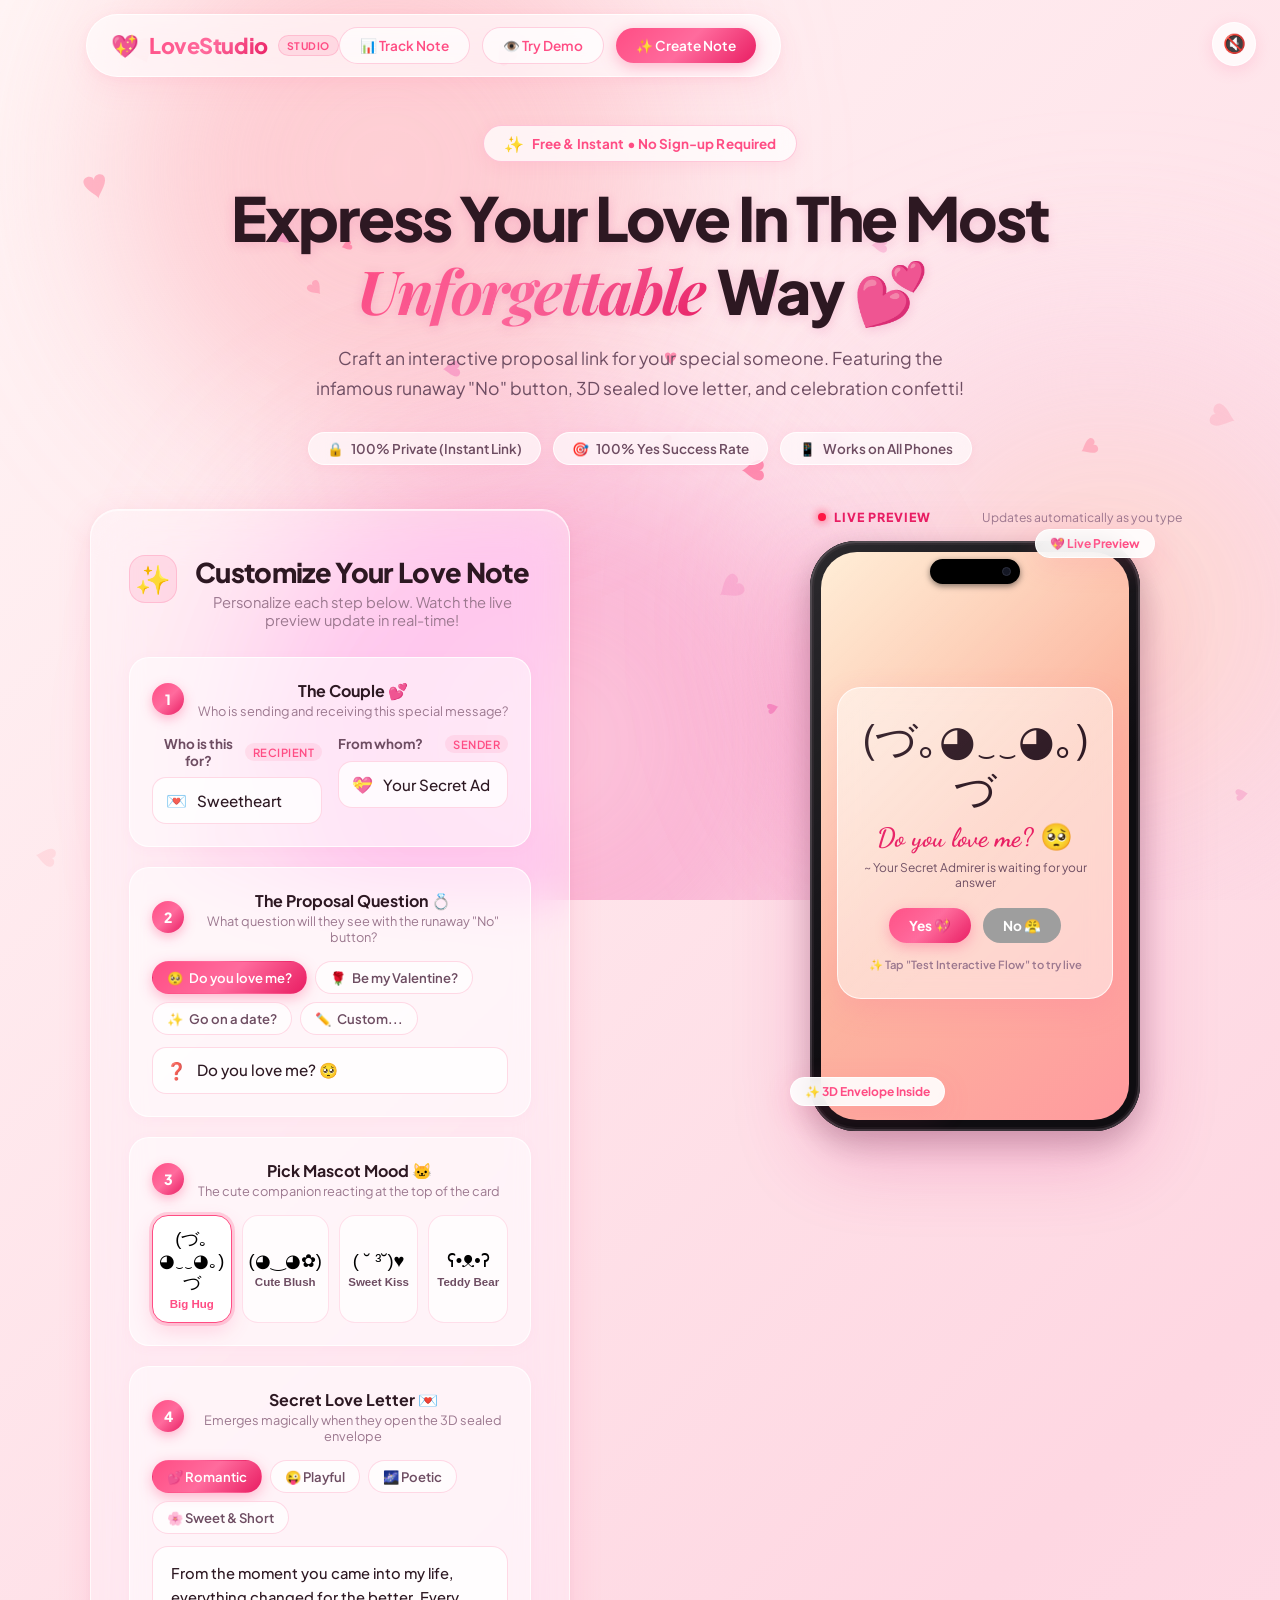
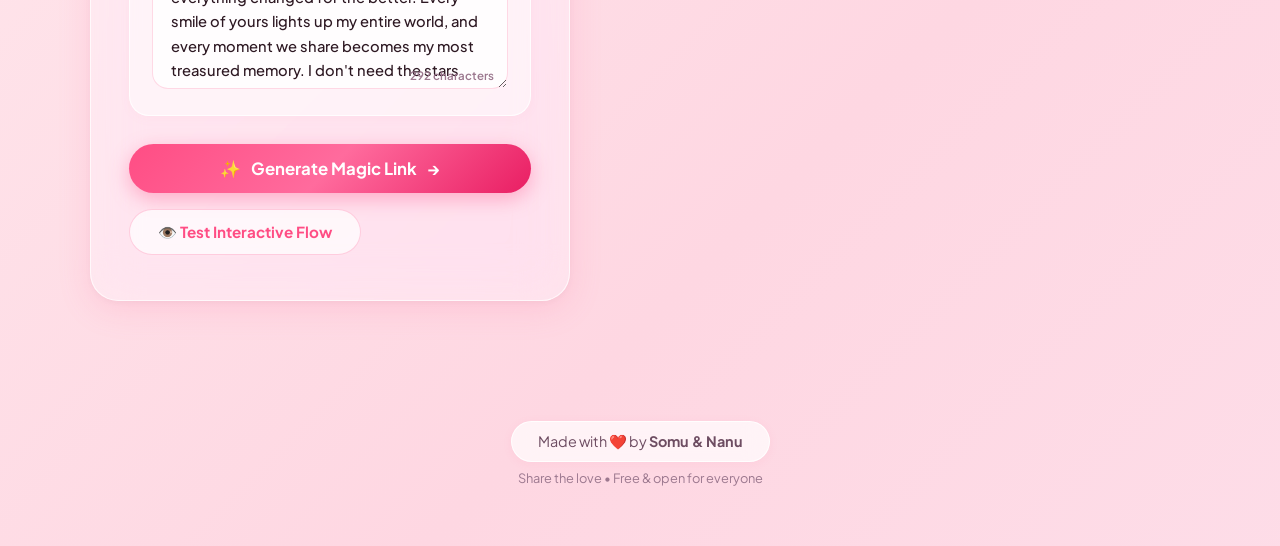
==== Expressing-love-main/index.html @ 461b4440 "feat(supabase): integrate Supabase anon client for short links and live partner response tracking" ====
<!DOCTYPE html>
<html lang="en">
<head>
    <meta charset="UTF-8">
    <meta name="viewport" content="width=device-width, initial-scale=1.0">
    <title>💖 Love Studio — Create Your Personalized Love Note 💖</title>
    <meta name="description" content="Create a playful, impossible-to-say-no interactive love note for your partner with dodging buttons, floating love letters, and confetti!">
    <meta name="theme-color" content="#ff6b9d">
    <link rel="icon" href="data:image/svg+xml,<svg xmlns='http://www.w3.org/2000/svg' viewBox='0 0 100 100'><text y='.9em' font-size='90'>💖</text></svg>">
    
    <link rel="preconnect" href="https://fonts.googleapis.com">
    <link rel="preconnect" href="https://fonts.gstatic.com" crossorigin>
    <link href="https://fonts.googleapis.com/css2?family=Dancing+Script:wght@700&family=Playfair+Display:ital,wght@1,600;1,700&family=Plus+Jakarta+Sans:wght@400;500;600;700;800&family=Poppins:wght@300;400;500;600;700&display=swap" rel="stylesheet">
    
    <link rel="stylesheet" href="./style.css">
</head>
<body class="platform-mode">
    <!-- Ambient Aura Mesh Glow Background -->
    <div class="aura-bg" aria-hidden="true">
        <div class="aura-orb orb-1"></div>
        <div class="aura-orb orb-2"></div>
        <div class="aura-orb orb-3"></div>
    </div>

    <!-- Floating Hearts Canvas Background -->
    <canvas id="hearts-canvas" aria-label="Floating hearts background"></canvas>
    
    <!-- Audio Toggle -->
    <button id="audio-toggle" aria-label="Toggle audio">🔇</button>

    <!-- Top Navigation Bar -->
    <header class="top-nav" id="top-nav">
        <div class="nav-container">
            <div class="nav-brand">
                <span class="nav-heart-badge">💖</span>
                <span class="nav-title">LoveStudio</span>
                <span class="nav-version-pill">STUDIO</span>
            </div>
            <div class="nav-actions">
                <button id="btn-nav-track" class="nav-btn secondary">📊 Track Note</button>
                <button id="btn-nav-demo" class="nav-btn secondary">👁️ Try Demo</button>
                <button id="btn-nav-create" class="nav-btn primary">✨ Create Note</button>
            </div>
        </div>
    </header>

    <!-- Back to Studio Button (Visible in Experience / Demo Mode) -->
    <button id="btn-back-studio" class="back-to-studio-btn" style="display:none;" aria-label="Back to Studio">
        ← Back to Studio
    </button>

    <!-- ═══════════════════════════════════════════════════════════════ -->
    <!-- 1. PLATFORM CREATOR DASHBOARD                                  -->
    <!-- ═══════════════════════════════════════════════════════════════ -->
    <main id="platform-dashboard" class="platform-dashboard">
        <!-- Hero Section -->
        <section class="hero-section">
            <div class="hero-badge">
                <span class="badge-sparkle">✨</span>
                <span>Free & Instant • No Sign-up Required</span>
            </div>
            <h1 class="hero-title">
                Express Your Love In The Most <span class="hero-title-accent">Unforgettable</span> Way 💕
            </h1>
            <p class="hero-subtitle">
                Craft an interactive proposal link for your special someone.
                Featuring the infamous runaway "No" button, 3D sealed love letter, and celebration confetti!
            </p>
            <div class="hero-stats">
                <span class="stat-pill"><span class="stat-icon">🔒</span> 100% Private (Instant Link)</span>
                <span class="stat-pill"><span class="stat-icon">🎯</span> 100% Yes Success Rate</span>
                <span class="stat-pill"><span class="stat-icon">📱</span> Works on All Phones</span>
            </div>
        </section>

        <!-- Mobile View Switcher (Visible only on small screens) -->
        <div class="mobile-view-tabs" id="mobile-view-tabs">
            <button type="button" class="mobile-tab-btn active" id="tab-btn-customize">✏️ Customize Note</button>
            <button type="button" class="mobile-tab-btn" id="tab-btn-preview">📱 Live Phone Preview</button>
        </div>

        <!-- Studio Creator & Live Preview -->
        <section class="studio-section" id="studio-section">
            <div class="studio-grid">
                <!-- Left: Customizer Bento Form -->
                <div class="creator-card glass-card">
                    <div class="creator-header">
                        <div class="creator-header-icon">✨</div>
                        <div>
                            <h2 class="creator-title">Customize Your Love Note</h2>
                            <p class="creator-desc">Personalize each step below. Watch the live preview update in real-time!</p>
                        </div>
                    </div>

                    <!-- Step 1: The Couple -->
                    <div class="bento-step-card">
                        <div class="bento-step-header">
                            <span class="step-number">1</span>
                            <div class="step-info">
                                <h3>The Couple 💕</h3>
                                <p>Who is sending and receiving this special message?</p>
                            </div>
                        </div>
                        <div class="inputs-row">
                            <div class="form-group-item">
                                <label class="form-label" for="studio-to">
                                    <span>Who is this for?</span>
                                    <span class="label-tag">Recipient</span>
                                </label>
                                <div class="input-wrapper">
                                    <span class="input-icon">💌</span>
                                    <input type="text" id="studio-to" class="studio-input" placeholder="e.g. Babu, Cutie, Sweetheart" value="Sweetheart">
                                </div>
                            </div>
                            <div class="form-group-item">
                                <label class="form-label" for="studio-from">
                                    <span>From whom?</span>
                                    <span class="label-tag">Sender</span>
                                </label>
                                <div class="input-wrapper">
                                    <span class="input-icon">💝</span>
                                    <input type="text" id="studio-from" class="studio-input" placeholder="e.g. Somu, Your Favorite" value="Your Secret Admirer">
                                </div>
                            </div>
                        </div>
                    </div>

                    <!-- Step 2: The Question -->
                    <div class="bento-step-card">
                        <div class="bento-step-header">
                            <span class="step-number">2</span>
                            <div class="step-info">
                                <h3>The Proposal Question 💍</h3>
                                <p>What question will they see with the runaway "No" button?</p>
                            </div>
                        </div>
                        <div class="preset-chips" id="question-presets">
                            <button type="button" class="preset-chip active" data-q="Do you love me? 🥺">
                                <span class="chip-emoji">🥺</span> Do you love me?
                            </button>
                            <button type="button" class="preset-chip" data-q="Will you be my Valentine? 🌹">
                                <span class="chip-emoji">🌹</span> Be my Valentine?
                            </button>
                            <button type="button" class="preset-chip" data-q="Will you go on a date with me? ✨">
                                <span class="chip-emoji">✨</span> Go on a date?
                            </button>
                            <button type="button" class="preset-chip" data-q="custom">
                                <span class="chip-emoji">✏️</span> Custom...
                            </button>
                        </div>
                        <div class="input-wrapper">
                            <span class="input-icon">❓</span>
                            <input type="text" id="studio-question" class="studio-input" placeholder="Type your custom question..." value="Do you love me? 🥺">
                        </div>
                    </div>

                    <!-- Step 3: Mascot Selector -->
                    <div class="bento-step-card">
                        <div class="bento-step-header">
                            <span class="step-number">3</span>
                            <span class="step-info">
                                <h3>Pick Mascot Mood 🐱</h3>
                                <p>The cute companion reacting at the top of the card</p>
                            </span>
                        </div>
                        <div class="mascot-chips" id="mascot-presets">
                            <button type="button" class="mascot-chip active" data-mascot="(づ｡◕‿‿◕｡)づ">
                                <span class="mascot-face">(づ｡◕‿‿◕｡)づ</span>
                                <span class="mascot-label">Big Hug</span>
                            </button>
                            <button type="button" class="mascot-chip" data-mascot="(◕‿◕✿)">
                                <span class="mascot-face">(◕‿◕✿)</span>
                                <span class="mascot-label">Cute Blush</span>
                            </button>
                            <button type="button" class="mascot-chip" data-mascot="( ˘ ³˘)♥">
                                <span class="mascot-face">( ˘ ³˘)♥</span>
                                <span class="mascot-label">Sweet Kiss</span>
                            </button>
                            <button type="button" class="mascot-chip" data-mascot="ʕ•ᴥ•ʔ">
                                <span class="mascot-face">ʕ•ᴥ•ʔ</span>
                                <span class="mascot-label">Teddy Bear</span>
                            </button>
                        </div>
                    </div>

                    <!-- Step 4: Secret Love Letter -->
                    <div class="bento-step-card">
                        <div class="bento-step-header">
                            <span class="step-number">4</span>
                            <div class="step-info">
                                <h3>Secret Love Letter 💌</h3>
                                <p>Emerges magically when they open the 3D sealed envelope</p>
                            </div>
                        </div>
                        <div class="letter-presets" id="letter-presets">
                            <button type="button" class="preset-chip active" data-preset="romantic">💕 Romantic</button>
                            <button type="button" class="preset-chip" data-preset="playful">😜 Playful</button>
                            <button type="button" class="preset-chip" data-preset="poetic">🌌 Poetic</button>
                            <button type="button" class="preset-chip" data-preset="short">🌸 Sweet & Short</button>
                        </div>
                        <div class="textarea-wrapper">
                            <textarea id="studio-letter" class="studio-textarea" rows="4" placeholder="Write your heartfelt message here...">From the moment you came into my life, everything changed for the better. Every smile of yours lights up my entire world, and every moment we share becomes my most treasured memory. I don't need the stars when I have the sparkle in your eyes. You are my today, my tomorrow, and my forever. 💕</textarea>
                            <div class="char-count" id="letter-char-count">294 characters</div>
                        </div>
                    </div>

                    <!-- Actions -->
                    <div class="creator-actions">
                        <button id="btn-generate-magic" class="btn btn-love btn-large">
                            <span class="btn-sparkle">✨</span>
                            <span>Generate Magic Link</span>
                            <span class="btn-arrow">→</span>
                        </button>
                        <button id="btn-preview-fullscreen" class="btn btn-secondary btn-large-secondary">
                            <span>👁️ Test Interactive Flow</span>
                        </button>
                    </div>
                </div>

                <!-- Right: Live Interactive Phone Mockup -->
                <div class="preview-column">
                    <div class="preview-header">
                        <div class="preview-live-badge">
                            <span class="pulsing-dot"></span>
                            <span>LIVE PREVIEW</span>
                        </div>
                        <span class="preview-tip">Updates automatically as you type</span>
                    </div>

                    <!-- Realistic iPhone 16 Pro Frame -->
                    <div class="phone-mockup-wrapper">
                        <div class="floating-badge badge-top-right">💖 Live Preview</div>
                        <div class="floating-badge badge-bottom-left">✨ 3D Envelope Inside</div>

                        <div class="phone-mockup">
                            <div class="phone-dynamic-island">
                                <div class="island-camera"></div>
                            </div>
                            <div class="phone-glare"></div>
                            <div class="phone-screen">
                                <div class="mockup-content">
                                    <div class="mockup-card">
                                        <div id="mockup-mascot" class="mockup-mascot">(づ｡◕‿‿◕｡)づ</div>
                                        <h3 id="mockup-question" class="mockup-question">Do you love me? 🥺</h3>
                                        <p id="mockup-subtitle" class="mockup-subtitle">~ Someone special is waiting for your answer</p>
                                        <div class="mockup-buttons">
                                            <div class="mockup-btn yes">Yes 💖</div>
                                            <div class="mockup-btn no">No 😤</div>
                                        </div>
                                        <div class="mockup-preview-badge">✨ Tap "Test Interactive Flow" to try live</div>
                                    </div>
                                </div>
                            </div>
                        </div>
                    </div>
                </div>
            </div>
        </section>

        <!-- Platform Footer -->
        <footer class="platform-footer">
            <div class="footer-credit-pill">
                Made with <span class="credit-heart">❤️</span> by <strong>Somu & Nanu</strong>
            </div>
            <p class="footer-sub">Share the love • Free & open for everyone</p>
        </footer>
    </main>

    <!-- ═══════════════════════════════════════════════════════════════ -->
    <!-- 2. THE PARTNER "ASK LOVE" EXPERIENCE                           -->
    <!-- ═══════════════════════════════════════════════════════════════ -->
    <div id="experience-container" class="experience-container" style="display:none;">
        <!-- Stage 1: The Question -->
        <div id="stage-question" class="stage active">
            <div class="glass-card">
                <div id="mascot" aria-label="Cute mascot">(づ｡◕‿‿◕｡)づ</div>
                <h1 id="question-text">Do you love me? 🥺</h1>
                <p id="subtitle-text">~ Someone special is waiting for your answer</p>
                <p id="plea-message"></p>
                <div class="buttons-container" id="buttons-container">
                    <button id="btn-yes" class="btn btn-yes">Yes 💖</button>
                    <button id="btn-no" class="btn btn-no">No 😤</button>
                </div>
                <p id="no-counter" class="no-counter"></p>
            </div>
        </div>

        <!-- Stage 2: Celebration -->
        <div id="stage-celebrate" class="stage" style="display:none;">
            <canvas id="confetti-canvas" aria-label="Confetti animation"></canvas>
            <div class="glass-card celebrate-card">
                <div class="celebrate-mascot">٩(♡ε♡)۶</div>
                <h1>Yaaaay! I knew it! 🎉💖</h1>
                <p>You just made someone the happiest person alive!</p>
                <div class="big-heart">❤️</div>
                <button id="btn-next" class="btn btn-love">Open your love letter 💌</button>
            </div>
        </div>

        <!-- Stage 3: Love Letter -->
        <div id="stage-letter" class="stage" style="display:none;">
            <div class="glass-card letter-card">
                <h1 class="letter-title">A Letter For You 💌</h1>

                <!-- Floating Sealed Envelope -->
                <div class="envelope-area" id="envelope-area">
                    <div class="envelope" id="envelope">
                        <div class="envelope-back"></div>
                        <div class="envelope-pocket"></div>
                        <div class="envelope-flap" id="envelope-flap">
                            <div class="envelope-seal" id="envelope-seal">💖</div>
                        </div>
                    </div>
                    <div class="envelope-shadow" id="envelope-shadow"></div>
                </div>

                <!-- The Letter (Emerges & centers when envelope is opened) -->
                <div class="letter" id="letter" style="display:none;">
                    <div class="letter-stamp">💌</div>
                    <h2>My Dearest <span id="letter-to"></span>,</h2>
                    <p class="letter-content" id="letter-content">
                        From the moment you came into my life, everything changed for the better.
                        Every smile of yours lights up my entire world, and every moment we share 
                        becomes my most treasured memory. I don't need the stars when I have the 
                        sparkle in your eyes. You are my today, my tomorrow, and my forever. 💕
                    </p>
                    <p class="letter-sign">Forever yours,<br><span id="letter-from"></span></p>
                    <div class="letter-hearts">💗 💖 💕 💞 💓</div>
                </div>

                <p class="envelope-hint" id="envelope-hint">✨ Click the envelope to open ✨</p>
                <button id="btn-date" class="btn btn-love" style="display:none; margin-top: 20px;">Plan our next date? 🌹</button>
            </div>
        </div>

        <!-- Stage 4: Date Planner -->
        <div id="stage-date" class="stage" style="display:none;">
            <div class="glass-card">
                <h1>Pick our next adventure! 🗺️</h1>
                <p class="date-subtitle">Choose something special for us ✨</p>
                <div class="date-grid">
                    <div class="date-card" data-date="Stargazing Night">
                        <span class="date-emoji">🌃</span>
                        <span class="date-label">Stargazing Night</span>
                    </div>
                    <div class="date-card" data-date="Candlelight Dinner">
                        <span class="date-emoji">🍽️</span>
                        <span class="date-label">Candlelight Dinner</span>
                    </div>
                    <div class="date-card" data-date="Movie Marathon">
                        <span class="date-emoji">🎬</span>
                        <span class="date-label">Movie Marathon</span>
                    </div>
                    <div class="date-card" data-date="Beach Sunset Walk">
                        <span class="date-emoji">🏖️</span>
                        <span class="date-label">Beach Sunset Walk</span>
                    </div>
                    <div class="date-card" data-date="Amusement Park Fun">
                        <span class="date-emoji">🎡</span>
                        <span class="date-label">Amusement Park</span>
                    </div>
                    <div class="date-card" data-date="Mountain Adventure">
                        <span class="date-emoji">🏔️</span>
                        <span class="date-label">Mountain Adventure</span>
                    </div>
                </div>
                <div id="date-result" class="date-result" style="display:none;"></div>
                <button id="btn-restart" class="btn btn-love" style="display:none; margin-top: 20px;">Start Over 🔄</button>
            </div>
        </div>

        <!-- Viral Call to Action Button for Partner -->
        <button id="btn-viral-create" class="viral-create-btn" aria-label="Make your own love note">
            ✨ Make your own love note
        </button>

        <!-- Credit Footer -->
        <footer class="credit-footer">
            Made with <span class="credit-heart">❤️</span> by Somu & Nanu
        </footer>
    </div>

    <!-- ═══════════════════════════════════════════════════════════════ -->
    <!-- 3. SHARE MODAL (Magic Link, WhatsApp, QR Code)                 -->
    <!-- ═══════════════════════════════════════════════════════════════ -->
    <div id="share-modal" class="modal" style="display:none;">
        <div class="modal-overlay" id="share-modal-overlay"></div>
        <div class="modal-content glass-card share-card">
            <h2 class="share-title">🎉 Your Magic Link is Ready!</h2>
            <p class="share-subtitle">Send this to your partner and watch their reaction 💕</p>

            <!-- Link Box -->
            <div class="link-box">
                <input type="text" readonly id="share-link-input" class="input-field share-input" aria-label="Your magic link">
                <button id="btn-copy-magic" class="btn btn-love btn-copy">Copy Link 📋</button>
            </div>

            <!-- WhatsApp Direct Share -->
            <a id="btn-share-whatsapp" href="#" target="_blank" rel="noopener noreferrer" class="btn btn-whatsapp">
                <span class="wa-icon">💬</span> Share on WhatsApp
            </a>

            <!-- Track Reaction Quick Link -->
            <button id="btn-open-tracker-from-share" class="btn btn-tracker">
                <span>📊 View Partner Response Tracker</span>
            </button>

            <!-- QR Code Section -->
            <div class="qr-section">
                <div class="qr-header">
                    <span>💌 Or Download Romantic QR Card</span>
                </div>
                <div class="qr-canvas-wrapper">
                    <canvas id="qr-canvas" width="200" height="200"></canvas>
                </div>
                <button id="btn-download-qr" class="btn btn-secondary btn-small">Download QR Card 📥</button>
            </div>

            <!-- Action buttons -->
            <div class="modal-actions">
                <button id="btn-test-link" class="btn btn-love btn-small">Open & Test Link 🚀</button>
                <button id="btn-close-share" class="btn btn-secondary btn-small">Close</button>
            </div>
        </div>
    </div>

    <!-- ═══════════════════════════════════════════════════════════════ -->
    <!-- 4. PARTNER RESPONSE TRACKER MODAL                              -->
    <!-- ═══════════════════════════════════════════════════════════════ -->
    <div id="tracker-modal" class="modal" style="display:none;">
        <div class="modal-overlay" id="tracker-modal-overlay"></div>
        <div class="modal-content glass-card tracker-card">
            <div class="tracker-header">
                <span class="tracker-badge">🟢 LIVE PARTNER TRACKER</span>
                <h2 class="tracker-title">Partner Response Status</h2>
                <p class="tracker-subtitle">Real-time updates as your partner opens and answers your note 💕</p>
            </div>

            <!-- Note ID Switcher -->
            <div class="tracker-id-box">
                <label for="tracker-note-id-input" class="tracker-id-label">Note ID:</label>
                <input type="text" id="tracker-note-id-input" class="studio-input tracker-id-input" placeholder="e.g. n8x4q9">
                <button id="btn-refresh-tracker" class="btn btn-secondary btn-refresh" title="Refresh Live Data">🔄 Refresh</button>
            </div>

            <!-- Live Metrics Cards -->
            <div class="tracker-grid">
                <!-- Card 1: Opened -->
                <div class="tracker-metric-card" id="metric-opened">
                    <div class="metric-icon">👁️</div>
                    <div class="metric-info">
                        <span class="metric-label">Link Status</span>
                        <strong class="metric-value" id="val-opened">Checking...</strong>
                        <span class="metric-sub" id="sub-opened">Awaiting open</span>
                    </div>
                </div>

                <!-- Card 2: Said Yes -->
                <div class="tracker-metric-card" id="metric-yes">
                    <div class="metric-icon">💖</div>
                    <div class="metric-info">
                        <span class="metric-label">Proposal Answer</span>
                        <strong class="metric-value" id="val-yes">Checking...</strong>
                        <span class="metric-sub" id="sub-yes">Waiting for answer</span>
                    </div>
                </div>

                <!-- Card 3: No clicks -->
                <div class="tracker-metric-card" id="metric-no-clicks">
                    <div class="metric-icon">😤</div>
                    <div class="metric-info">
                        <span class="metric-label">Dodged "No" Clicks</span>
                        <strong class="metric-value" id="val-no-clicks">0 times</strong>
                        <span class="metric-sub">Runaway attempts</span>
                    </div>
                </div>

                <!-- Card 4: Date Picked -->
                <div class="tracker-metric-card" id="metric-date">
                    <div class="metric-icon">🗺️</div>
                    <div class="metric-info">
                        <span class="metric-label">Date Adventure</span>
                        <strong class="metric-value" id="val-date">Not chosen yet</strong>
                        <span class="metric-sub" id="sub-date">Stage 4 choice</span>
                    </div>
                </div>
            </div>

            <div class="modal-actions" style="margin-top: 24px;">
                <button id="btn-close-tracker" class="btn btn-secondary btn-small">Close</button>
            </div>
        </div>
    </div>

    <script src="./script.js"></script>
</body>
</html>
---- Expressing-love-main/style.css ----
/* ═══════════════════════════════════════════════════════════════
   💖 LOVE STUDIO — Modern Luxury & Romantic Design System
   ═══════════════════════════════════════════════════════════════ */

:root {
  --font-main: 'Plus Jakarta Sans', 'Poppins', -apple-system, BlinkMacSystemFont, sans-serif;
  --font-editorial: 'Playfair Display', Georgia, serif;
  --font-handwriting: 'Dancing Script', cursive;

  --primary-pink: #ff4d84;
  --primary-pink-deep: #e91e63;
  --primary-gradient: linear-gradient(135deg, #ff4d84 0%, #ff6b9d 50%, #e91e63 100%);
  --primary-glow: rgba(255, 77, 132, 0.38);
  --primary-glow-soft: rgba(255, 77, 132, 0.16);

  --accent-gold: #f59e0b;
  --bg-gradient: linear-gradient(135deg, #fff5f5 0%, #fed7e2 25%, #fce7f3 50%, #fed7aa 75%, #ffe4e6 100%);

  --card-glass: rgba(255, 255, 255, 0.62);
  --card-glass-subtle: rgba(255, 255, 255, 0.48);
  --card-glass-hover: rgba(255, 255, 255, 0.78);
  --card-border: rgba(255, 255, 255, 0.85);
  --card-border-subtle: rgba(255, 107, 157, 0.22);

  --text-primary: #2d1822;
  --text-secondary: #6e4d62;
  --text-muted: #9c788f;

  --shadow-sm: 0 2px 10px rgba(255, 107, 157, 0.08);
  --shadow-md: 0 8px 30px rgba(255, 77, 132, 0.14);
  --shadow-lg: 0 16px 50px rgba(255, 77, 132, 0.22);
  --shadow-luxe: 0 25px 70px rgba(214, 51, 132, 0.18), 0 8px 24px rgba(0, 0, 0, 0.04);
}

/* ── Reset & Base ── */
* {
  margin: 0;
  padding: 0;
  box-sizing: border-box;
}

html {
  scroll-behavior: smooth;
}

body {
  font-family: var(--font-main);
  min-height: 100vh;
  overflow-x: hidden;
  color: var(--text-primary);
  background: var(--bg-gradient);
  background-size: 300% 300%;
  animation: gradient-shift 20s ease infinite;
  -webkit-font-smoothing: antialiased;
  -moz-osx-font-smoothing: grayscale;
}

@keyframes gradient-shift {
  0%   { background-position: 0% 50%; }
  25%  { background-position: 50% 100%; }
  50%  { background-position: 100% 50%; }
  75%  { background-position: 50% 0%; }
  100% { background-position: 0% 50%; }
}

/* ── Ambient Aura Glow Background ── */
.aura-bg {
  position: fixed;
  top: 0;
  left: 0;
  width: 100vw;
  height: 100vh;
  overflow: hidden;
  pointer-events: none;
  z-index: 0;
}

.aura-orb {
  position: absolute;
  border-radius: 50%;
  filter: blur(90px);
  opacity: 0.6;
  mix-blend-mode: multiply;
  animation: aura-float 18s ease-in-out infinite alternate;
}

.aura-orb.orb-1 {
  top: -10%;
  left: 10%;
  width: 520px;
  height: 520px;
  background: radial-gradient(circle, #fecdd3 0%, #fda4af 60%, transparent 100%);
  animation-duration: 15s;
}

.aura-orb.orb-2 {
  top: 35%;
  right: -10%;
  width: 600px;
  height: 600px;
  background: radial-gradient(circle, #fed7aa 0%, #fbcfe8 60%, transparent 100%);
  animation-duration: 22s;
  animation-delay: -6s;
}

.aura-orb.orb-3 {
  bottom: -15%;
  left: 20%;
  width: 580px;
  height: 580px;
  background: radial-gradient(circle, #fed7e2 0%, #f472b6 60%, transparent 100%);
  animation-duration: 19s;
  animation-delay: -11s;
}

@keyframes aura-float {
  0% { transform: translate(0, 0) scale(1); }
  50% { transform: translate(50px, -40px) scale(1.08); }
  100% { transform: translate(-40px, 50px) scale(0.94); }
}

/* ── Floating Hearts Canvas ── */
#hearts-canvas {
  position: fixed;
  top: 0;
  left: 0;
  width: 100%;
  height: 100%;
  pointer-events: none;
  z-index: 1;
}

/* ── Audio Toggle ── */
#audio-toggle {
  position: fixed;
  top: 22px;
  right: 24px;
  z-index: 70;
  background: rgba(255, 255, 255, 0.75);
  backdrop-filter: blur(14px);
  -webkit-backdrop-filter: blur(14px);
  border: 1px solid rgba(255, 255, 255, 0.9);
  width: 44px;
  height: 44px;
  border-radius: 50%;
  display: flex;
  justify-content: center;
  align-items: center;
  font-size: 1.15rem;
  cursor: pointer;
  box-shadow: 0 4px 16px rgba(255, 107, 157, 0.2);
  transition: all 0.3s cubic-bezier(0.16, 1, 0.3, 1);
}

#audio-toggle:hover {
  transform: scale(1.1) rotate(10deg);
  background: white;
  box-shadow: 0 6px 22px rgba(255, 107, 157, 0.35);
}

#audio-toggle:active {
  transform: scale(0.92);
}

/* ═══════════════════════════════════════════════════════════════
   TOP NAVIGATION
   ═══════════════════════════════════════════════════════════════ */
.top-nav {
  position: sticky;
  top: 14px;
  z-index: 60;
  max-width: 1140px;
  margin: 14px auto 0;
  padding: 0 16px;
}

.nav-container {
  display: flex;
  justify-content: space-between;
  align-items: center;
  padding: 12px 24px;
  background: rgba(255, 255, 255, 0.65);
  backdrop-filter: blur(24px) saturate(180%);
  -webkit-backdrop-filter: blur(24px) saturate(180%);
  border: 1.5px solid rgba(255, 255, 255, 0.85);
  border-radius: 9999px;
  box-shadow: var(--shadow-sm), 0 10px 30px rgba(255, 107, 157, 0.08);
  transition: all 0.3s ease;
}

.nav-brand {
  display: flex;
  align-items: center;
  gap: 10px;
  text-decoration: none;
  user-select: none;
}

.nav-heart-badge {
  font-size: 1.4rem;
  display: inline-flex;
  animation: pulse-heart 2s ease-in-out infinite;
}

.nav-title {
  font-family: var(--font-main);
  font-size: 1.35rem;
  font-weight: 800;
  letter-spacing: -0.02em;
  background: var(--primary-gradient);
  -webkit-background-clip: text;
  -webkit-text-fill-color: transparent;
}

.nav-version-pill {
  font-size: 0.65rem;
  font-weight: 700;
  letter-spacing: 0.05em;
  padding: 3px 8px;
  border-radius: 20px;
  background: rgba(255, 77, 132, 0.12);
  color: var(--primary-pink);
  border: 1px solid rgba(255, 77, 132, 0.2);
}

.nav-actions {
  display: flex;
  align-items: center;
  gap: 12px;
}

.nav-btn {
  font-family: var(--font-main);
  font-size: 0.85rem;
  font-weight: 600;
  border-radius: 50px;
  padding: 9px 20px;
  cursor: pointer;
  transition: all 0.25s cubic-bezier(0.16, 1, 0.3, 1);
  border: none;
  outline: none;
  display: inline-flex;
  align-items: center;
  gap: 6px;
}

.nav-btn.primary {
  background: var(--primary-gradient);
  color: white;
  box-shadow: 0 4px 16px var(--primary-glow);
}

.nav-btn.primary:hover {
  transform: translateY(-2px) scale(1.02);
  box-shadow: 0 8px 24px var(--primary-glow);
}

.nav-btn.secondary {
  background: rgba(255, 255, 255, 0.7);
  color: var(--primary-pink);
  border: 1px solid rgba(255, 107, 157, 0.3);
}

.nav-btn.secondary:hover {
  background: white;
  transform: translateY(-2px);
  border-color: var(--primary-pink);
}

.nav-btn:active {
  transform: scale(0.96);
}

/* ── Back to Studio Button ── */
.back-to-studio-btn {
  position: fixed;
  top: 20px;
  left: 24px;
  z-index: 65;
  background: rgba(255, 255, 255, 0.75);
  backdrop-filter: blur(14px);
  -webkit-backdrop-filter: blur(14px);
  border: 1.5px solid rgba(255, 255, 255, 0.9);
  color: var(--primary-pink);
  font-family: var(--font-main);
  font-size: 0.85rem;
  font-weight: 700;
  padding: 10px 22px;
  border-radius: 50px;
  cursor: pointer;
  box-shadow: var(--shadow-sm);
  transition: all 0.3s cubic-bezier(0.16, 1, 0.3, 1);
}

.back-to-studio-btn:hover {
  background: white;
  transform: translateY(-2px) scale(1.04);
  box-shadow: var(--shadow-md);
}

/* ═══════════════════════════════════════════════════════════════
   HERO SECTION
   ═══════════════════════════════════════════════════════════════ */
.hero-section {
  text-align: center;
  padding: 48px 20px 28px;
  max-width: 860px;
  margin: 0 auto;
  position: relative;
  z-index: 2;
}

.hero-badge {
  display: inline-flex;
  align-items: center;
  gap: 8px;
  background: rgba(255, 255, 255, 0.75);
  backdrop-filter: blur(14px);
  -webkit-backdrop-filter: blur(14px);
  border: 1px solid rgba(255, 107, 157, 0.35);
  color: var(--primary-pink);
  font-size: 0.84rem;
  font-weight: 700;
  padding: 7px 20px;
  border-radius: 9999px;
  margin-bottom: 20px;
  box-shadow: 0 4px 16px rgba(255, 107, 157, 0.12);
  letter-spacing: 0.01em;
}

.badge-sparkle {
  font-size: 1rem;
}

.hero-title {
  font-family: var(--font-main);
  font-size: clamp(2.3rem, 5.2vw, 3.8rem);
  font-weight: 800;
  line-height: 1.18;
  letter-spacing: -0.035em;
  color: var(--text-primary);
  margin-bottom: 18px;
}

.hero-title-accent {
  font-family: var(--font-editorial);
  font-style: italic;
  font-weight: 700;
  background: var(--primary-gradient);
  -webkit-background-clip: text;
  -webkit-text-fill-color: transparent;
  padding: 0 4px;
  position: relative;
}

.hero-subtitle {
  font-size: 1.1rem;
  font-weight: 400;
  color: var(--text-secondary);
  line-height: 1.68;
  max-width: 660px;
  margin: 0 auto 28px;
}

.hero-stats {
  display: flex;
  flex-wrap: wrap;
  justify-content: center;
  gap: 12px;
}

.stat-pill {
  font-size: 0.84rem;
  font-weight: 600;
  color: var(--text-secondary);
  background: rgba(255, 255, 255, 0.65);
  backdrop-filter: blur(10px);
  -webkit-backdrop-filter: blur(10px);
  padding: 7px 18px;
  border-radius: 50px;
  border: 1px solid rgba(255, 255, 255, 0.85);
  box-shadow: 0 2px 10px rgba(255, 107, 157, 0.08);
  display: inline-flex;
  align-items: center;
  gap: 7px;
  transition: all 0.25s ease;
}

.stat-pill:hover {
  background: rgba(255, 255, 255, 0.9);
  transform: translateY(-2px);
  color: var(--text-primary);
}

/* ── Mobile View Tabs ── */
.mobile-view-tabs {
  display: none;
  justify-content: center;
  margin: 10px auto 24px;
  padding: 0 20px;
  max-width: 380px;
}

.mobile-tab-btn {
  flex: 1;
  padding: 10px 16px;
  font-family: var(--font-main);
  font-size: 0.88rem;
  font-weight: 700;
  border: none;
  cursor: pointer;
  background: rgba(255, 255, 255, 0.55);
  color: var(--text-secondary);
  transition: all 0.25s ease;
}

.mobile-tab-btn:first-child {
  border-radius: 50px 0 0 50px;
  border: 1px solid rgba(255, 107, 157, 0.25);
  border-right: none;
}

.mobile-tab-btn:last-child {
  border-radius: 0 50px 50px 0;
  border: 1px solid rgba(255, 107, 157, 0.25);
}

.mobile-tab-btn.active {
  background: var(--primary-gradient);
  color: white;
  box-shadow: 0 4px 14px var(--primary-glow);
}

/* ═══════════════════════════════════════════════════════════════
   STUDIO SECTION & BENTO GRID
   ═══════════════════════════════════════════════════════════════ */
.studio-section {
  max-width: 1140px;
  margin: 16px auto 70px;
  padding: 0 20px;
  position: relative;
  z-index: 2;
}

.studio-grid {
  display: grid;
  grid-template-columns: 1fr 380px;
  gap: 36px;
  align-items: start;
}

/* ── Creator Card ── */
.creator-card {
  background: var(--card-glass);
  backdrop-filter: blur(28px) saturate(200%);
  -webkit-backdrop-filter: blur(28px) saturate(200%);
  border: 1.5px solid var(--card-border);
  border-radius: 32px;
  padding: 38px 36px;
  box-shadow: var(--shadow-luxe);
  text-align: left;
}

.creator-header {
  display: flex;
  align-items: flex-start;
  gap: 16px;
  margin-bottom: 28px;
}

.creator-header-icon {
  font-size: 1.8rem;
  background: rgba(255, 77, 132, 0.12);
  width: 48px;
  height: 48px;
  border-radius: 16px;
  display: flex;
  align-items: center;
  justify-content: center;
  border: 1px solid rgba(255, 77, 132, 0.2);
  flex-shrink: 0;
}

.creator-title {
  font-family: var(--font-main);
  font-size: 1.7rem;
  font-weight: 800;
  letter-spacing: -0.025em;
  color: var(--text-primary);
  margin-bottom: 4px;
}

.creator-desc {
  font-size: 0.92rem;
  color: var(--text-muted);
}

/* ── Bento Step Cards ── */
.bento-step-card {
  background: rgba(255, 255, 255, 0.52);
  border: 1px solid rgba(255, 255, 255, 0.85);
  border-radius: 20px;
  padding: 22px 22px;
  margin-bottom: 20px;
  transition: all 0.3s cubic-bezier(0.16, 1, 0.3, 1);
  box-shadow: 0 2px 12px rgba(255, 107, 157, 0.05);
}

.bento-step-card:hover {
  background: rgba(255, 255, 255, 0.72);
  border-color: rgba(255, 107, 157, 0.4);
  box-shadow: 0 8px 24px rgba(255, 107, 157, 0.12);
  transform: translateY(-2px);
}

.bento-step-header {
  display: flex;
  align-items: center;
  gap: 14px;
  margin-bottom: 16px;
}

.step-number {
  width: 32px;
  height: 32px;
  border-radius: 50%;
  background: var(--primary-gradient);
  color: white;
  font-size: 0.88rem;
  font-weight: 800;
  display: flex;
  align-items: center;
  justify-content: center;
  box-shadow: 0 4px 12px var(--primary-glow);
  flex-shrink: 0;
}

.step-info h3 {
  font-size: 1rem;
  font-weight: 700;
  color: var(--text-primary);
  margin-bottom: 2px;
}

.step-info p {
  font-size: 0.8rem;
  color: var(--text-muted);
}

/* ── Step 1: Couple Inputs ── */
.inputs-row {
  display: grid;
  grid-template-columns: 1fr 1fr;
  gap: 16px;
}

.form-group-item {
  display: flex;
  flex-direction: column;
}

.form-label {
  display: flex;
  justify-content: space-between;
  align-items: center;
  font-size: 0.84rem;
  font-weight: 700;
  color: var(--text-secondary);
  margin-bottom: 8px;
}

.label-tag {
  font-size: 0.7rem;
  font-weight: 600;
  text-transform: uppercase;
  letter-spacing: 0.04em;
  padding: 2px 8px;
  border-radius: 12px;
  background: rgba(255, 77, 132, 0.1);
  color: var(--primary-pink);
}

.input-wrapper {
  position: relative;
  display: flex;
  align-items: center;
}

.input-icon {
  position: absolute;
  left: 14px;
  font-size: 1.05rem;
  pointer-events: none;
  opacity: 0.85;
}

.studio-input {
  width: 100%;
  padding: 13px 16px 13px 44px;
  border-radius: 14px;
  border: 1.5px solid rgba(255, 107, 157, 0.25);
  background: rgba(255, 255, 255, 0.8);
  font-family: var(--font-main);
  font-size: 0.95rem;
  font-weight: 500;
  color: var(--text-primary);
  outline: none;
  transition: all 0.25s ease;
}

.studio-input:focus {
  background: white;
  border-color: var(--primary-pink);
  box-shadow: 0 0 0 4px rgba(255, 77, 132, 0.15);
}

/* ── Step 2: Presets & Chips ── */
.preset-chips {
  display: flex;
  flex-wrap: wrap;
  gap: 8px;
  margin-bottom: 12px;
}

.preset-chip {
  background: rgba(255, 255, 255, 0.7);
  border: 1px solid rgba(255, 107, 157, 0.25);
  color: var(--text-secondary);
  font-family: var(--font-main);
  font-size: 0.82rem;
  font-weight: 600;
  padding: 7px 14px;
  border-radius: 50px;
  cursor: pointer;
  transition: all 0.2s cubic-bezier(0.16, 1, 0.3, 1);
  display: inline-flex;
  align-items: center;
  gap: 6px;
}

.preset-chip:hover {
  background: white;
  border-color: var(--primary-pink);
  transform: translateY(-2px);
  box-shadow: 0 3px 10px rgba(255, 107, 157, 0.15);
}

.preset-chip.active {
  background: var(--primary-gradient);
  color: white;
  border-color: transparent;
  box-shadow: 0 4px 14px var(--primary-glow);
}

/* ── Step 3: Mascot Cards ── */
.mascot-chips {
  display: grid;
  grid-template-columns: repeat(4, 1fr);
  gap: 10px;
}

.mascot-chip {
  background: rgba(255, 255, 255, 0.7);
  border: 1.5px solid rgba(255, 107, 157, 0.2);
  border-radius: 16px;
  padding: 12px 6px;
  display: flex;
  flex-direction: column;
  align-items: center;
  justify-content: center;
  gap: 4px;
  cursor: pointer;
  transition: all 0.25s cubic-bezier(0.16, 1, 0.3, 1);
}

.mascot-chip .mascot-face {
  font-size: 1.15rem;
  line-height: 1.2;
}

.mascot-chip .mascot-label {
  font-size: 0.72rem;
  font-weight: 700;
  color: var(--text-secondary);
}

.mascot-chip:hover {
  background: white;
  border-color: var(--primary-pink);
  transform: translateY(-3px);
  box-shadow: 0 6px 18px rgba(255, 107, 157, 0.18);
}

.mascot-chip.active {
  background: white;
  border-color: var(--primary-pink);
  box-shadow: 0 0 0 3px rgba(255, 77, 132, 0.22), 0 8px 20px rgba(255, 77, 132, 0.2);
}

.mascot-chip.active .mascot-label {
  color: var(--primary-pink);
}

/* ── Step 4: Secret Letter ── */
.letter-presets {
  display: flex;
  flex-wrap: wrap;
  gap: 8px;
  margin-bottom: 12px;
}

.textarea-wrapper {
  position: relative;
}

.studio-textarea {
  width: 100%;
  padding: 14px 18px 30px;
  border-radius: 16px;
  border: 1.5px solid rgba(255, 107, 157, 0.25);
  background: rgba(255, 255, 255, 0.8);
  font-family: var(--font-main);
  font-size: 0.92rem;
  font-weight: 500;
  line-height: 1.65;
  color: var(--text-primary);
  outline: none;
  resize: vertical;
  min-height: 110px;
  transition: all 0.25s ease;
}

.studio-textarea:focus {
  background: white;
  border-color: var(--primary-pink);
  box-shadow: 0 0 0 4px rgba(255, 77, 132, 0.15);
}

.char-count {
  position: absolute;
  bottom: 10px;
  right: 14px;
  font-size: 0.72rem;
  font-weight: 600;
  color: var(--text-muted);
  pointer-events: none;
}

/* ── Creator Action Buttons ── */
.creator-actions {
  display: flex;
  gap: 16px;
  margin-top: 28px;
  flex-wrap: wrap;
}

.btn-large {
  padding: 16px 32px;
  font-size: 1.05rem;
  font-weight: 700;
  flex: 1;
  min-width: 220px;
  display: inline-flex;
  align-items: center;
  justify-content: center;
  gap: 10px;
  position: relative;
  overflow: hidden;
}

.btn-large::after {
  content: '';
  position: absolute;
  top: -50%;
  left: -50%;
  width: 200%;
  height: 200%;
  background: linear-gradient(
    60deg,
    transparent 20%,
    rgba(255, 255, 255, 0.3) 50%,
    transparent 80%
  );
  transform: translateX(-100%);
  animation: shimmer-btn 4s infinite;
}

@keyframes shimmer-btn {
  0%   { transform: translateX(-100%); }
  30%  { transform: translateX(100%); }
  100% { transform: translateX(100%); }
}

.btn-large-secondary {
  padding: 15px 26px;
  font-size: 0.95rem;
  font-weight: 600;
  border-radius: 50px;
  background: rgba(255, 255, 255, 0.75);
  border: 1.5px solid rgba(255, 107, 157, 0.3);
  color: var(--primary-pink);
  cursor: pointer;
  transition: all 0.25s ease;
}

.btn-large-secondary:hover {
  background: white;
  border-color: var(--primary-pink);
  transform: translateY(-2px);
  box-shadow: var(--shadow-sm);
}

/* ═══════════════════════════════════════════════════════════════
   PHONE MOCKUP (iPhone 16 Pro Style)
   ═══════════════════════════════════════════════════════════════ */
.preview-column {
  position: sticky;
  top: 96px;
}

.preview-header {
  display: flex;
  justify-content: space-between;
  align-items: center;
  margin-bottom: 16px;
  padding: 0 8px;
}

.preview-live-badge {
  display: inline-flex;
  align-items: center;
  gap: 8px;
  font-size: 0.78rem;
  font-weight: 800;
  letter-spacing: 0.08em;
  color: var(--primary-pink-deep);
}

.pulsing-dot {
  width: 8px;
  height: 8px;
  border-radius: 50%;
  background: #ff1744;
  box-shadow: 0 0 10px #ff1744;
  animation: pulse-dot 1.5s ease-in-out infinite;
}

@keyframes pulse-dot {
  0% { transform: scale(0.9); opacity: 0.7; }
  50% { transform: scale(1.3); opacity: 1; }
  100% { transform: scale(0.9); opacity: 0.7; }
}

.preview-tip {
  font-size: 0.76rem;
  color: var(--text-muted);
}

.phone-mockup-wrapper {
  position: relative;
  display: inline-block;
  margin: 0 auto;
}

.floating-badge {
  position: absolute;
  z-index: 12;
  font-size: 0.75rem;
  font-weight: 700;
  padding: 6px 14px;
  border-radius: 50px;
  background: rgba(255, 255, 255, 0.9);
  backdrop-filter: blur(10px);
  border: 1px solid rgba(255, 255, 255, 0.9);
  box-shadow: var(--shadow-md);
  color: var(--primary-pink);
  animation: float-badge 3s ease-in-out infinite alternate;
}

.badge-top-right {
  top: -12px;
  right: -15px;
  animation-delay: -1s;
}

.badge-bottom-left {
  bottom: 25px;
  left: -20px;
  animation-delay: -2s;
}

@keyframes float-badge {
  0% { transform: translateY(0); }
  100% { transform: translateY(-8px); }
}

.phone-mockup {
  width: 330px;
  height: 590px;
  background: #0f0d11;
  border-radius: 46px;
  padding: 11px;
  margin: 0 auto;
  box-shadow:
    0 28px 75px rgba(214, 51, 132, 0.28),
    0 12px 30px rgba(0, 0, 0, 0.22),
    inset 0 0 0 2px #3c343b,
    inset 0 0 0 4px #1b161b;
  position: relative;
  overflow: hidden;
}

.phone-dynamic-island {
  position: absolute;
  top: 18px;
  left: 50%;
  transform: translateX(-50%);
  width: 90px;
  height: 25px;
  background: #000;
  border-radius: 20px;
  z-index: 15;
  display: flex;
  align-items: center;
  justify-content: flex-end;
  padding-right: 9px;
  box-shadow: 0 2px 6px rgba(0, 0, 0, 0.5);
}

.island-camera {
  width: 9px;
  height: 9px;
  background: #141724;
  border-radius: 50%;
  border: 1px solid #2d303f;
}

.phone-glare {
  position: absolute;
  top: 0;
  left: 0;
  width: 100%;
  height: 100%;
  background: linear-gradient(
    135deg,
    rgba(255, 255, 255, 0.12) 0%,
    rgba(255, 255, 255, 0.04) 40%,
    transparent 60%
  );
  pointer-events: none;
  z-index: 14;
  border-radius: 46px;
}

.phone-screen {
  width: 100%;
  height: 100%;
  border-radius: 36px;
  overflow: hidden;
  background: linear-gradient(135deg, #ffecd2, #fcb69f, #ff9a9e);
  position: relative;
  display: flex;
  align-items: center;
  justify-content: center;
  padding: 16px;
}

.mockup-content {
  width: 100%;
  text-align: center;
  margin-top: 15px;
}

.mockup-card {
  background: rgba(255, 255, 255, 0.5);
  backdrop-filter: blur(14px);
  -webkit-backdrop-filter: blur(14px);
  border: 1.5px solid rgba(255, 255, 255, 0.75);
  border-radius: 24px;
  padding: 26px 18px;
  box-shadow: 0 10px 30px rgba(255, 107, 157, 0.2);
}

.mockup-mascot {
  font-size: 2.6rem;
  margin-bottom: 8px;
  line-height: 1.2;
}

.mockup-question {
  font-family: var(--font-handwriting);
  font-size: 1.65rem;
  color: var(--primary-pink-deep);
  margin-bottom: 6px;
  line-height: 1.2;
}

.mockup-subtitle {
  font-size: 0.75rem;
  color: var(--text-secondary);
  margin-bottom: 18px;
}

.mockup-buttons {
  display: flex;
  justify-content: center;
  gap: 12px;
  margin-bottom: 14px;
}

.mockup-btn {
  padding: 9px 20px;
  border-radius: 50px;
  font-size: 0.85rem;
  font-weight: 700;
  cursor: pointer;
  user-select: none;
  transition: all 0.2s ease;
}

.mockup-btn.yes {
  background: var(--primary-gradient);
  color: white;
  box-shadow: 0 4px 14px var(--primary-glow);
}

.mockup-btn.no {
  background: #9e9e9e;
  color: white;
}

.mockup-preview-badge {
  font-size: 0.7rem;
  color: var(--text-muted);
  font-weight: 600;
  margin-top: 6px;
}

/* ═══════════════════════════════════════════════════════════════
   PLATFORM FOOTER
   ═══════════════════════════════════════════════════════════════ */
.platform-footer {
  text-align: center;
  padding: 50px 20px 60px;
  position: relative;
  z-index: 2;
}

.footer-credit-pill {
  display: inline-block;
  background: rgba(255, 255, 255, 0.7);
  backdrop-filter: blur(12px);
  -webkit-backdrop-filter: blur(12px);
  padding: 10px 26px;
  border-radius: 50px;
  border: 1px solid rgba(255, 255, 255, 0.9);
  color: var(--text-secondary);
  font-size: 0.9rem;
  box-shadow: var(--shadow-sm);
  margin-bottom: 8px;
}

.credit-heart {
  color: #ff3366;
  display: inline-block;
  animation: heartbeat 1.4s ease-in-out infinite;
}

.footer-sub {
  font-size: 0.8rem;
  color: var(--text-muted);
}

/* ═══════════════════════════════════════════════════════════════
   EXPERIENCE MODE (Stages 1-4, Glass Card, Envelope, Confetti)
   ═══════════════════════════════════════════════════════════════ */
body.platform-mode {
  display: block !important;
  overflow-y: auto !important;
}

body.experience-mode {
  display: flex !important;
  justify-content: center !important;
  align-items: center !important;
  min-height: 100vh;
}

.experience-container {
  width: 100%;
  min-height: 100vh;
  display: flex;
  justify-content: center;
  align-items: center;
  position: relative;
  z-index: 2;
}

.stage {
  position: fixed;
  top: 0;
  left: 0;
  width: 100%;
  height: 100%;
  z-index: 10;
  display: flex;
  justify-content: center;
  align-items: center;
  padding: 20px;
  overflow-y: auto;
  animation: fadeInUp 0.7s cubic-bezier(0.22, 0.61, 0.36, 1);
}

@keyframes fadeInUp {
  from {
    opacity: 0;
    transform: translateY(40px) scale(0.95);
  }
  to {
    opacity: 1;
    transform: translateY(0) scale(1);
  }
}

.glass-card {
  background: rgba(255, 255, 255, 0.35);
  backdrop-filter: blur(24px) saturate(200%);
  -webkit-backdrop-filter: blur(24px) saturate(200%);
  border: 1.5px solid rgba(255, 255, 255, 0.7);
  border-radius: 28px;
  padding: 45px 38px;
  max-width: 480px;
  width: 100%;
  text-align: center;
  box-shadow:
    0 8px 32px rgba(255, 107, 157, 0.18),
    0 2px 8px rgba(0, 0, 0, 0.04),
    inset 0 1px 0 rgba(255, 255, 255, 0.6);
  position: relative;
  transition: transform 0.3s ease, box-shadow 0.3s ease;
}

#mascot {
  font-size: 3.5rem;
  margin-bottom: 12px;
  animation: bounce 2s ease-in-out infinite;
  user-select: none;
}

@keyframes bounce {
  0%, 100% { transform: translateY(0); }
  50%      { transform: translateY(-12px); }
}

h1 {
  font-family: var(--font-handwriting);
  font-size: 2.4rem;
  color: var(--primary-pink-deep);
  margin-bottom: 8px;
  text-shadow: 0 2px 12px rgba(214, 51, 132, 0.2);
}

p#subtitle-text {
  font-size: 0.95rem;
  color: var(--text-secondary);
  margin-bottom: 24px;
}

#plea-message {
  font-size: 1.05rem;
  font-weight: 600;
  color: var(--primary-pink-deep);
  min-height: 28px;
  margin-bottom: 16px;
  transition: all 0.3s ease;
}

.buttons-container {
  display: flex;
  justify-content: center;
  align-items: center;
  gap: 20px;
  position: relative;
  min-height: 80px;
  margin-top: 10px;
  pointer-events: auto;
  z-index: 10;
}

.btn {
  font-family: var(--font-main);
  border: none;
  border-radius: 50px;
  cursor: pointer;
  font-weight: 700;
  transition: all 0.3s cubic-bezier(0.16, 1, 0.3, 1);
  outline: none;
  user-select: none;
  -webkit-tap-highlight-color: transparent;
  pointer-events: auto;
  touch-action: manipulation;
  z-index: 10;
}

.btn:active {
  transform: scale(0.95) !important;
}

.btn-yes {
  background: var(--primary-gradient);
  color: white;
  padding: 14px 38px;
  font-size: 1.15rem;
  box-shadow: 0 6px 20px var(--primary-glow);
  transform-origin: center center;
}

.btn-yes:hover {
  transform: scale(1.08);
  box-shadow: 0 8px 28px var(--primary-glow);
}

.btn-no {
  background: rgba(255, 255, 255, 0.65);
  color: #777;
  padding: 14px 34px;
  font-size: 1.1rem;
  border: 1px solid rgba(255, 255, 255, 0.8);
  box-shadow: 0 4px 12px rgba(0, 0, 0, 0.08);
  transition: all 0.15s ease-out;
}

.btn-no:hover {
  background: rgba(255, 255, 255, 0.9);
}

.btn-love {
  background: var(--primary-gradient);
  color: white;
  padding: 14px 36px;
  font-size: 1.05rem;
  box-shadow: 0 6px 20px var(--primary-glow);
}

.btn-love:hover {
  transform: translateY(-2px) scale(1.04);
  box-shadow: 0 8px 28px var(--primary-glow);
}

.btn-secondary {
  background: rgba(255, 255, 255, 0.7);
  color: var(--primary-pink);
  border: 1px solid rgba(255, 107, 157, 0.3);
  padding: 12px 28px;
  font-size: 0.95rem;
}

.btn-secondary:hover {
  background: white;
  transform: translateY(-2px);
}

.no-counter {
  font-size: 0.8rem;
  color: var(--text-muted);
  margin-top: 14px;
  min-height: 18px;
}

/* ── Confetti Canvas ── */
#confetti-canvas {
  position: fixed;
  top: 0;
  left: 0;
  width: 100%;
  height: 100%;
  pointer-events: none;
  z-index: 5;
}

.celebrate-card {
  animation: celebratePop 0.6s cubic-bezier(0.175, 0.885, 0.32, 1.275);
}

@keyframes celebratePop {
  0%   { transform: scale(0.5); opacity: 0; }
  100% { transform: scale(1); opacity: 1; }
}

.celebrate-mascot {
  font-size: 4rem;
  margin-bottom: 12px;
  animation: wiggle 1s ease-in-out infinite;
}

@keyframes wiggle {
  0%, 100% { transform: rotate(0deg); }
  25%      { transform: rotate(-8deg); }
  75%      { transform: rotate(8deg); }
}

.big-heart {
  font-size: 4.5rem;
  margin: 18px 0;
  animation: heartbeat 1.2s ease-in-out infinite;
}

@keyframes heartbeat {
  0%, 100% { transform: scale(1); }
  15%      { transform: scale(1.25); }
  30%      { transform: scale(1); }
  45%      { transform: scale(1.15); }
}

/* ── 3D Sealed Love Letter ── */
.letter-card {
  max-width: 520px;
}

.letter-title {
  font-family: var(--font-handwriting);
  font-size: 2.2rem;
  color: var(--primary-pink-deep);
  margin-bottom: 16px;
}

.envelope-area {
  position: relative;
  width: 220px;
  height: 150px;
  margin: 20px auto 10px;
  cursor: pointer;
}

.envelope {
  position: absolute;
  top: 0;
  left: 0;
  width: 100%;
  height: 100%;
  animation: envelope-float 3s ease-in-out infinite alternate;
}

@keyframes envelope-float {
  0%   { transform: translateY(0); }
  100% { transform: translateY(-10px); }
}

.envelope-back {
  position: absolute;
  width: 100%;
  height: 100%;
  background: #ff85a1;
  border-radius: 12px;
  box-shadow: 0 8px 24px rgba(233, 30, 99, 0.25);
}

.envelope-pocket {
  position: absolute;
  bottom: 0;
  left: 0;
  width: 0;
  height: 0;
  border-left: 110px solid #ff7096;
  border-right: 110px solid #ff7096;
  border-bottom: 80px solid #ff5d8f;
  border-top: 70px solid transparent;
  border-radius: 0 0 12px 12px;
  z-index: 2;
}

.envelope-flap {
  position: absolute;
  top: 0;
  left: 0;
  width: 0;
  height: 0;
  border-left: 110px solid transparent;
  border-right: 110px solid transparent;
  border-top: 85px solid #ff4d84;
  transform-origin: top center;
  transition: transform 0.5s ease;
  z-index: 3;
}

.envelope-seal {
  position: absolute;
  top: -85px;
  left: -20px;
  width: 40px;
  height: 40px;
  background: #d63384;
  border-radius: 50%;
  display: flex;
  align-items: center;
  justify-content: center;
  font-size: 1.2rem;
  box-shadow: 0 2px 8px rgba(0, 0, 0, 0.2);
  color: white;
}

.envelope-shadow {
  position: absolute;
  bottom: -20px;
  left: 50%;
  transform: translateX(-50%);
  width: 160px;
  height: 16px;
  background: rgba(0, 0, 0, 0.12);
  border-radius: 50%;
  filter: blur(4px);
  animation: shadow-scale 3s ease-in-out infinite alternate;
}

@keyframes shadow-scale {
  0%   { transform: translateX(-50%) scale(1); opacity: 0.6; }
  100% { transform: translateX(-50%) scale(0.85); opacity: 0.3; }
}

.letter {
  background: #fffdfa;
  border: 1px solid #f3e5e8;
  border-radius: 20px;
  padding: 30px 26px;
  box-shadow: 0 12px 40px rgba(214, 51, 132, 0.16);
  text-align: left;
  position: relative;
  animation: letterOpen 0.6s cubic-bezier(0.175, 0.885, 0.32, 1.275);
}

@keyframes letterOpen {
  from {
    opacity: 0;
    transform: scale(0.8) translateY(20px);
  }
  to {
    opacity: 1;
    transform: scale(1) translateY(0);
  }
}

.letter-stamp {
  position: absolute;
  top: 18px;
  right: 18px;
  font-size: 1.8rem;
}

.letter h2 {
  font-family: var(--font-handwriting);
  font-size: 1.8rem;
  color: var(--primary-pink-deep);
  margin-bottom: 12px;
}

.letter-content {
  font-size: 0.95rem;
  line-height: 1.7;
  color: #444;
  margin-bottom: 18px;
}

.letter-sign {
  font-family: var(--font-handwriting);
  font-size: 1.3rem;
  color: var(--primary-pink-deep);
  text-align: right;
  margin-bottom: 12px;
}

.letter-hearts {
  text-align: center;
  font-size: 1.2rem;
  letter-spacing: 6px;
}

.envelope-hint {
  font-size: 0.85rem;
  color: var(--text-muted);
  margin-top: 12px;
  animation: pulse-hint 2s infinite;
}

@keyframes pulse-hint {
  0%, 100% { opacity: 0.7; }
  50% { opacity: 1; }
}

/* ── Date Grid ── */
.date-subtitle {
  font-size: 0.95rem;
  color: var(--text-secondary);
  margin-bottom: 20px;
}

.date-grid {
  display: grid;
  grid-template-columns: repeat(2, 1fr);
  gap: 14px;
  margin-bottom: 20px;
}

.date-card {
  background: rgba(255, 255, 255, 0.65);
  border: 1.5px solid rgba(255, 255, 255, 0.8);
  border-radius: 18px;
  padding: 18px 12px;
  display: flex;
  flex-direction: column;
  align-items: center;
  gap: 8px;
  cursor: pointer;
  transition: all 0.25s cubic-bezier(0.16, 1, 0.3, 1);
}

.date-card:hover {
  background: white;
  transform: translateY(-3px);
  border-color: var(--primary-pink);
  box-shadow: 0 6px 20px rgba(255, 107, 157, 0.2);
}

.date-card.selected {
  background: var(--primary-gradient);
  border-color: transparent;
  color: white;
  box-shadow: 0 6px 22px var(--primary-glow);
}

.date-card.selected .date-label {
  color: white;
}

.date-emoji {
  font-size: 2rem;
}

.date-label {
  font-size: 0.85rem;
  font-weight: 700;
  color: var(--text-primary);
}

.date-result {
  font-size: 1.1rem;
  font-weight: 700;
  color: var(--primary-pink-deep);
  margin-top: 12px;
  animation: fadeInUp 0.4s ease;
}

/* ── Viral CTA Button ── */
.viral-create-btn {
  position: fixed;
  bottom: 45px;
  right: 22px;
  z-index: 50;
  background: var(--primary-gradient);
  color: white;
  font-family: var(--font-main);
  font-size: 0.85rem;
  font-weight: 700;
  padding: 11px 22px;
  border-radius: 50px;
  border: none;
  cursor: pointer;
  box-shadow: 0 6px 22px var(--primary-glow);
  transition: all 0.3s ease;
  user-select: none;
}

.viral-create-btn:hover {
  transform: scale(1.06) translateY(-2px);
  box-shadow: 0 8px 28px var(--primary-glow);
}

/* ── Credit Footer on Experience Mode ── */
.credit-footer {
  position: fixed;
  bottom: 12px;
  left: 50%;
  transform: translateX(-50%);
  z-index: 20;
  font-size: 0.82rem;
  color: var(--text-secondary);
  background: rgba(255, 255, 255, 0.65);
  backdrop-filter: blur(10px);
  padding: 6px 18px;
  border-radius: 50px;
  border: 1px solid rgba(255, 255, 255, 0.7);
  box-shadow: var(--shadow-sm);
  white-space: nowrap;
}

/* ═══════════════════════════════════════════════════════════════
   SHARE MODAL & QR CODE
   ═══════════════════════════════════════════════════════════════ */
.modal {
  position: fixed;
  top: 0;
  left: 0;
  width: 100%;
  height: 100%;
  z-index: 100;
  display: flex;
  justify-content: center;
  align-items: center;
  padding: 20px;
}

.modal-overlay {
  position: absolute;
  top: 0;
  left: 0;
  width: 100%;
  height: 100%;
  background: rgba(20, 10, 16, 0.5);
  backdrop-filter: blur(12px);
  -webkit-backdrop-filter: blur(12px);
}

.modal-content {
  position: relative;
  z-index: 2;
  animation: modal-pop 0.35s cubic-bezier(0.175, 0.885, 0.32, 1.275);
}

@keyframes modal-pop {
  from {
    opacity: 0;
    transform: scale(0.9) translateY(20px);
  }
  to {
    opacity: 1;
    transform: scale(1) translateY(0);
  }
}

.share-card {
  max-width: 480px;
}

.share-title {
  font-size: 1.6rem;
  font-weight: 800;
  color: var(--text-primary);
  margin-bottom: 6px;
}

.share-subtitle {
  font-size: 0.9rem;
  color: var(--text-muted);
  margin-bottom: 22px;
}

.link-box {
  display: flex;
  gap: 10px;
  margin-bottom: 14px;
}

.share-input {
  flex: 1;
  padding: 12px 16px;
  border-radius: 14px;
  border: 1.5px solid rgba(255, 107, 157, 0.3);
  background: white;
  font-family: var(--font-main);
  font-size: 0.9rem;
  color: var(--text-primary);
  outline: none;
}

.btn-copy {
  white-space: nowrap;
  padding: 12px 22px;
  font-size: 0.9rem;
}

.btn-whatsapp {
  display: flex;
  align-items: center;
  justify-content: center;
  gap: 8px;
  background: #25d366;
  color: white;
  text-decoration: none;
  font-weight: 700;
  font-size: 0.92rem;
  padding: 13px 24px;
  border-radius: 50px;
  box-shadow: 0 4px 16px rgba(37, 211, 102, 0.35);
  transition: all 0.25s ease;
  margin-bottom: 22px;
}

.btn-whatsapp:hover {
  background: #20bd5a;
  transform: translateY(-2px);
  box-shadow: 0 6px 20px rgba(37, 211, 102, 0.45);
}

.qr-section {
  background: rgba(255, 255, 255, 0.55);
  border-radius: 20px;
  padding: 18px;
  margin-bottom: 22px;
  border: 1px solid rgba(255, 255, 255, 0.85);
}

.qr-header {
  font-size: 0.85rem;
  font-weight: 700;
  color: var(--text-secondary);
  margin-bottom: 12px;
}

.qr-canvas-wrapper {
  display: flex;
  justify-content: center;
  margin-bottom: 12px;
}

#qr-canvas {
  background: white;
  padding: 10px;
  border-radius: 16px;
  box-shadow: 0 6px 20px rgba(255, 107, 157, 0.15);
}

.btn-small {
  padding: 9px 20px !important;
  font-size: 0.85rem !important;
}

.modal-actions {
  display: flex;
  justify-content: center;
  gap: 14px;
}

/* ═══════════════════════════════════════════════════════════════
   RESPONSIVE OVERRIDES
   ═══════════════════════════════════════════════════════════════ */
@media (max-width: 960px) {
  .studio-grid {
    grid-template-columns: 1fr;
    gap: 36px;
  }

  .preview-column {
    position: static;
  }

  .mobile-view-tabs {
    display: flex;
  }

  /* Support mobile tab switcher */
  .studio-section.show-preview .creator-card {
    display: none;
  }

  .studio-section.show-preview .preview-column {
    display: block;
  }

  .studio-section:not(.show-preview) .preview-column {
    display: none;
  }
}

@media (max-width: 600px) {
  .top-nav {
    margin-top: 10px;
    padding: 0 12px;
  }

  .nav-container {
    padding: 10px 18px;
  }

  .nav-title {
    font-size: 1.15rem;
  }

  .hero-section {
    padding: 34px 16px 20px;
  }

  .hero-title {
    font-size: 2.1rem;
  }

  .creator-card {
    padding: 26px 18px;
    border-radius: 26px;
  }

  .inputs-row {
    grid-template-columns: 1fr;
    gap: 14px;
  }

  .mascot-chips {
    grid-template-columns: repeat(2, 1fr);
  }

  .phone-mockup {
    width: 290px;
    height: 520px;
  }

  .viral-create-btn {
    bottom: 55px;
    right: 12px;
    font-size: 0.78rem;
    padding: 9px 18px;
  }
}

/* ═══════════════════════════════════════════════════════════════
   PARTNER RESPONSE TRACKER
   ═══════════════════════════════════════════════════════════════ */
.btn-tracker {
  display: flex;
  align-items: center;
  justify-content: center;
  width: 100%;
  padding: 12px 20px;
  border-radius: 50px;
  background: rgba(255, 255, 255, 0.85);
  border: 1.5px solid rgba(255, 107, 157, 0.35);
  color: var(--primary-pink);
  font-size: 0.9rem;
  font-weight: 700;
  cursor: pointer;
  margin-bottom: 20px;
  transition: all 0.25s ease;
}

.btn-tracker:hover {
  background: white;
  transform: translateY(-2px);
  border-color: var(--primary-pink);
  box-shadow: 0 4px 16px rgba(255, 107, 157, 0.2);
}

.tracker-card {
  max-width: 540px;
  text-align: center;
}

.tracker-badge {
  display: inline-block;
  background: rgba(34, 197, 94, 0.12);
  color: #16a34a;
  border: 1px solid rgba(34, 197, 94, 0.3);
  font-size: 0.75rem;
  font-weight: 800;
  letter-spacing: 0.05em;
  padding: 4px 14px;
  border-radius: 50px;
  margin-bottom: 10px;
}

.tracker-title {
  font-size: 1.55rem;
  font-weight: 800;
  color: var(--text-primary);
  margin-bottom: 6px;
}

.tracker-subtitle {
  font-size: 0.88rem;
  color: var(--text-muted);
  margin-bottom: 20px;
}

.tracker-id-box {
  display: flex;
  align-items: center;
  gap: 10px;
  background: rgba(255, 255, 255, 0.65);
  padding: 10px 16px;
  border-radius: 16px;
  border: 1px solid rgba(255, 107, 157, 0.25);
  margin-bottom: 22px;
}

.tracker-id-label {
  font-weight: 700;
  font-size: 0.85rem;
  color: var(--text-secondary);
  white-space: nowrap;
}

.tracker-id-input {
  flex: 1;
  padding: 8px 12px;
  font-size: 0.9rem;
  border-radius: 10px;
}

.btn-refresh {
  padding: 8px 16px !important;
  font-size: 0.85rem !important;
  white-space: nowrap;
}

.tracker-grid {
  display: grid;
  grid-template-columns: 1fr 1fr;
  gap: 14px;
  text-align: left;
}

.tracker-metric-card {
  background: rgba(255, 255, 255, 0.65);
  border: 1.5px solid rgba(255, 255, 255, 0.85);
  border-radius: 18px;
  padding: 16px 14px;
  display: flex;
  gap: 12px;
  align-items: center;
  transition: all 0.25s ease;
}

.tracker-metric-card:hover {
  background: white;
  border-color: rgba(255, 107, 157, 0.4);
  transform: translateY(-2px);
  box-shadow: 0 4px 16px rgba(255, 107, 157, 0.12);
}

.metric-icon {
  font-size: 1.8rem;
  flex-shrink: 0;
}

.metric-info {
  display: flex;
  flex-direction: column;
}

.metric-label {
  font-size: 0.74rem;
  font-weight: 700;
  text-transform: uppercase;
  letter-spacing: 0.04em;
  color: var(--text-muted);
  margin-bottom: 2px;
}

.metric-value {
  font-size: 0.95rem;
  font-weight: 800;
  color: var(--text-primary);
  line-height: 1.25;
}

.metric-sub {
  font-size: 0.72rem;
  color: var(--text-muted);
  margin-top: 2px;
}

.metric-value.success {
  color: #16a34a;
}

.metric-value.pending {
  color: #d97706;
}

.metric-value.highlight {
  color: var(--primary-pink);
}

@media (max-width: 500px) {
  .tracker-grid {
    grid-template-columns: 1fr;
  }
}
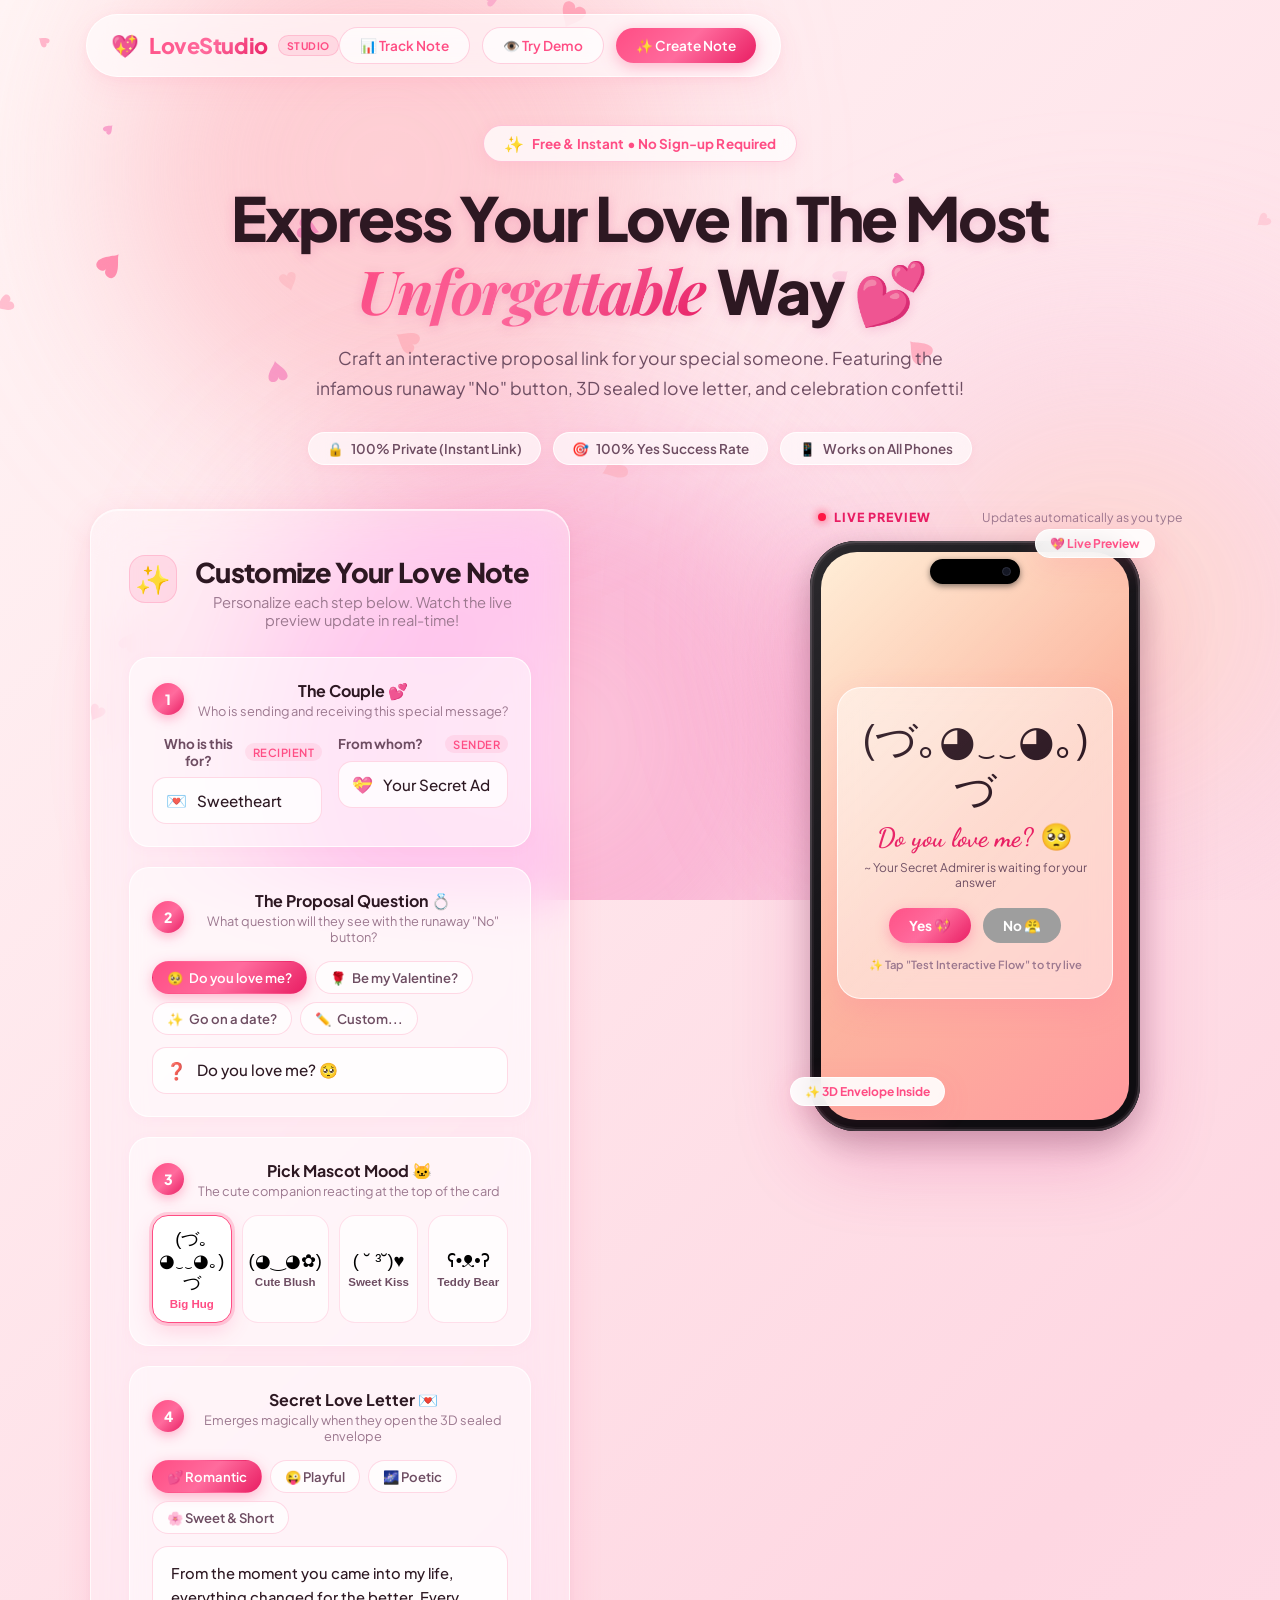
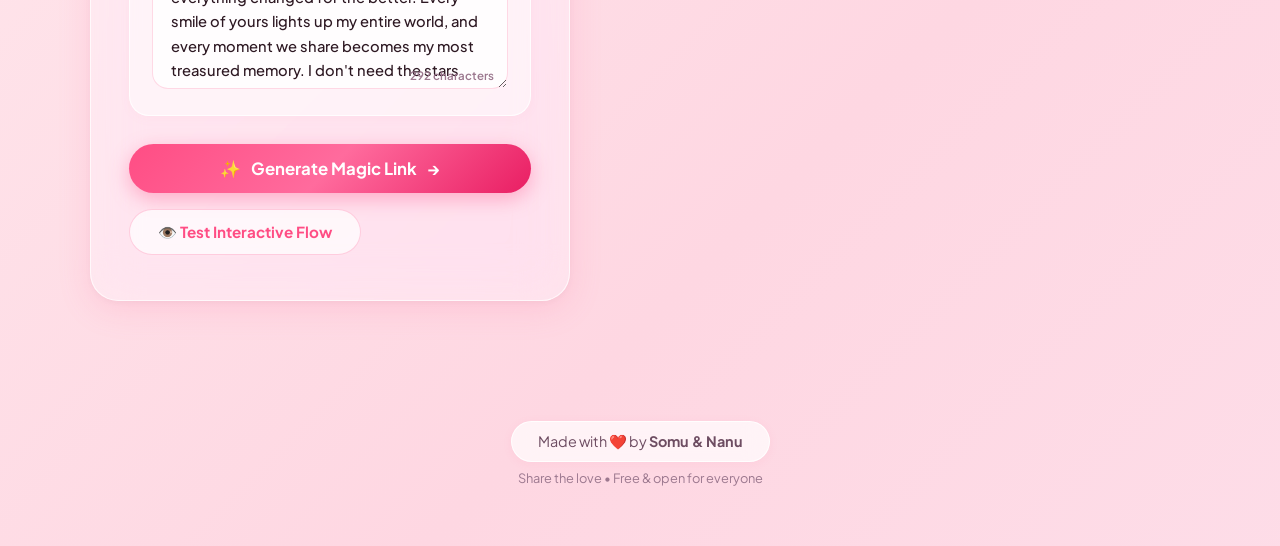
==== commit 45719c6d: "fix(mobile): optimize mobile responsive layout, remove audio button, enable sound by default" ====
--- a/Expressing-love-main/index.html
+++ b/Expressing-love-main/index.html
@@ -24,9 +24,6 @@
 
     <!-- Floating Hearts Canvas Background -->
     <canvas id="hearts-canvas" aria-label="Floating hearts background"></canvas>
-    
-    <!-- Audio Toggle -->
-    <button id="audio-toggle" aria-label="Toggle audio">🔇</button>
 
     <!-- Top Navigation Bar -->
     <header class="top-nav" id="top-nav">
--- a/Expressing-love-main/style.css
+++ b/Expressing-love-main/style.css
@@ -128,38 +128,6 @@
   height: 100%;
   pointer-events: none;
   z-index: 1;
-}
-
-/* ── Audio Toggle ── */
-#audio-toggle {
-  position: fixed;
-  top: 22px;
-  right: 24px;
-  z-index: 70;
-  background: rgba(255, 255, 255, 0.75);
-  backdrop-filter: blur(14px);
-  -webkit-backdrop-filter: blur(14px);
-  border: 1px solid rgba(255, 255, 255, 0.9);
-  width: 44px;
-  height: 44px;
-  border-radius: 50%;
-  display: flex;
-  justify-content: center;
-  align-items: center;
-  font-size: 1.15rem;
-  cursor: pointer;
-  box-shadow: 0 4px 16px rgba(255, 107, 157, 0.2);
-  transition: all 0.3s cubic-bezier(0.16, 1, 0.3, 1);
-}
-
-#audio-toggle:hover {
-  transform: scale(1.1) rotate(10deg);
-  background: white;
-  box-shadow: 0 6px 22px rgba(255, 107, 157, 0.35);
-}
-
-#audio-toggle:active {
-  transform: scale(0.92);
 }
 
 /* ═══════════════════════════════════════════════════════════════
@@ -396,38 +364,40 @@
 .mobile-view-tabs {
   display: none;
   justify-content: center;
-  margin: 10px auto 24px;
-  padding: 0 20px;
-  max-width: 380px;
+  margin: 12px auto 22px;
+  padding: 4px;
+  max-width: 330px;
+  width: calc(100% - 32px);
+  background: rgba(255, 255, 255, 0.75);
+  backdrop-filter: blur(14px);
+  -webkit-backdrop-filter: blur(14px);
+  border: 1.5px solid rgba(255, 107, 157, 0.35);
+  border-radius: 50px;
+  box-shadow: 0 4px 16px rgba(255, 107, 157, 0.12);
 }
 
 .mobile-tab-btn {
   flex: 1;
-  padding: 10px 16px;
+  padding: 9px 14px;
   font-family: var(--font-main);
-  font-size: 0.88rem;
+  font-size: 0.84rem;
   font-weight: 700;
   border: none;
+  border-radius: 50px;
   cursor: pointer;
-  background: rgba(255, 255, 255, 0.55);
-  color: var(--text-secondary);
-  transition: all 0.25s ease;
-}
-
-.mobile-tab-btn:first-child {
-  border-radius: 50px 0 0 50px;
-  border: 1px solid rgba(255, 107, 157, 0.25);
-  border-right: none;
-}
-
-.mobile-tab-btn:last-child {
-  border-radius: 0 50px 50px 0;
-  border: 1px solid rgba(255, 107, 157, 0.25);
+  background: transparent;
+  color: #4a283e;
+  transition: all 0.25s cubic-bezier(0.16, 1, 0.3, 1);
+  display: inline-flex;
+  align-items: center;
+  justify-content: center;
+  gap: 6px;
+  -webkit-tap-highlight-color: transparent;
 }
 
 .mobile-tab-btn.active {
   background: var(--primary-gradient);
-  color: white;
+  color: #ffffff !important;
   box-shadow: 0 4px 14px var(--primary-glow);
 }
 
@@ -1745,11 +1715,14 @@
 @media (max-width: 960px) {
   .studio-grid {
     grid-template-columns: 1fr;
-    gap: 36px;
+    gap: 32px;
   }
 
   .preview-column {
     position: static;
+    margin: 0 auto;
+    width: 100%;
+    max-width: 440px;
   }
 
   .mobile-view-tabs {
@@ -1762,7 +1735,9 @@
   }
 
   .studio-section.show-preview .preview-column {
-    display: block;
+    display: flex;
+    flex-direction: column;
+    align-items: center;
   }
 
   .studio-section:not(.show-preview) .preview-column {
@@ -1770,52 +1745,358 @@
   }
 }
 
-@media (max-width: 600px) {
+@media (max-width: 640px) {
+  /* Top Nav: Prevent all overflow on phones */
   .top-nav {
-    margin-top: 10px;
+    margin-top: 8px;
+    padding: 0 10px;
+    width: 100%;
+  }
+
+  .nav-container {
+    padding: 8px 12px;
+    gap: 6px;
+    border-radius: 50px;
+  }
+
+  .nav-brand {
+    gap: 6px;
+    flex-shrink: 0;
+  }
+
+  .nav-heart-badge {
+    font-size: 1.2rem;
+  }
+
+  .nav-title {
+    font-size: 1.12rem;
+  }
+
+  .nav-version-pill {
+    display: none !important; /* Hide STUDIO pill on mobile to prevent navbar overflow */
+  }
+
+  .nav-actions {
+    gap: 6px;
+    flex-shrink: 0;
+  }
+
+  .nav-btn {
+    padding: 7px 12px;
+    font-size: 0.78rem;
+    white-space: nowrap;
+  }
+
+  .nav-btn.primary {
+    display: none !important; /* User is already on the creator page, hide redundant button */
+  }
+
+  /* Hero Section */
+  .hero-section {
+    padding: 26px 14px 18px;
+  }
+
+  .hero-badge {
+    font-size: 0.78rem;
+    padding: 6px 14px;
+    margin-bottom: 14px;
+  }
+
+  .hero-title {
+    font-size: clamp(1.85rem, 7.2vw, 2.35rem);
+    line-height: 1.2;
+    margin-bottom: 14px;
+  }
+
+  .hero-subtitle {
+    font-size: 0.94rem;
+    line-height: 1.55;
+    margin-bottom: 20px;
+  }
+
+  .hero-stats {
+    gap: 8px;
+  }
+
+  .stat-pill {
+    font-size: 0.78rem;
+    padding: 6px 12px;
+  }
+
+  /* Studio Customizer Form */
+  .studio-section {
     padding: 0 12px;
-  }
-
-  .nav-container {
-    padding: 10px 18px;
-  }
-
-  .nav-title {
-    font-size: 1.15rem;
-  }
-
-  .hero-section {
-    padding: 34px 16px 20px;
-  }
-
-  .hero-title {
-    font-size: 2.1rem;
+    margin-bottom: 45px;
   }
 
   .creator-card {
-    padding: 26px 18px;
-    border-radius: 26px;
+    padding: 24px 16px;
+    border-radius: 24px;
+  }
+
+  .creator-header {
+    gap: 12px;
+    margin-bottom: 20px;
+  }
+
+  .creator-header-icon {
+    width: 40px;
+    height: 40px;
+    font-size: 1.4rem;
+    border-radius: 12px;
+  }
+
+  .creator-title {
+    font-size: 1.4rem;
+  }
+
+  .creator-desc {
+    font-size: 0.85rem;
+  }
+
+  .bento-step-card {
+    padding: 16px 14px;
+    border-radius: 18px;
+    margin-bottom: 16px;
+  }
+
+  .bento-step-header {
+    gap: 10px;
+    margin-bottom: 12px;
+  }
+
+  .step-number {
+    width: 28px;
+    height: 28px;
+    font-size: 0.8rem;
+  }
+
+  .step-info h3 {
+    font-size: 0.95rem;
+  }
+
+  .step-info p {
+    font-size: 0.75rem;
   }
 
   .inputs-row {
     grid-template-columns: 1fr;
-    gap: 14px;
+    gap: 12px;
+  }
+
+  .studio-input {
+    font-size: 0.9rem;
+    padding: 11px 14px 11px 40px;
+  }
+
+  .input-icon {
+    left: 12px;
+    font-size: 0.95rem;
+  }
+
+  .preset-chips {
+    gap: 6px;
+  }
+
+  .preset-chip {
+    padding: 6px 11px;
+    font-size: 0.76rem;
   }
 
   .mascot-chips {
     grid-template-columns: repeat(2, 1fr);
-  }
-
+    gap: 8px;
+  }
+
+  .mascot-chip {
+    padding: 10px 4px;
+  }
+
+  .mascot-chip .mascot-face {
+    font-size: 1.05rem;
+  }
+
+  .mascot-chip .mascot-label {
+    font-size: 0.68rem;
+  }
+
+  .studio-textarea {
+    font-size: 0.88rem;
+    padding: 12px 14px 28px;
+  }
+
+  .creator-actions {
+    flex-direction: column;
+    gap: 12px;
+    margin-top: 22px;
+  }
+
+  .btn-large {
+    min-width: 0;
+    width: 100%;
+    padding: 14px 20px;
+    font-size: 0.98rem;
+  }
+
+  .btn-large-secondary {
+    width: 100%;
+    padding: 13px 20px;
+    font-size: 0.9rem;
+    text-align: center;
+    display: flex;
+    justify-content: center;
+  }
+
+  /* Phone Mockup */
   .phone-mockup {
-    width: 290px;
-    height: 520px;
+    width: min(320px, 88vw);
+    height: 540px;
+    border-radius: 40px;
+    padding: 10px;
+  }
+
+  .floating-badge {
+    display: none; /* Hide floating badge chips outside the phone on mobile */
+  }
+
+  .phone-screen {
+    border-radius: 32px;
+  }
+
+  .mockup-card {
+    padding: 20px 14px;
+  }
+
+  .mockup-mascot {
+    font-size: 2.2rem;
+  }
+
+  .mockup-question {
+    font-size: 1.45rem;
+  }
+
+  /* Partner Experience Stages on Mobile */
+  .stage {
+    padding: 12px;
+  }
+
+  .glass-card {
+    padding: 30px 16px;
+    border-radius: 22px;
+  }
+
+  h1 {
+    font-size: 1.95rem;
+  }
+
+  p#subtitle-text {
+    font-size: 0.88rem;
+    margin-bottom: 18px;
+  }
+
+  .buttons-container {
+    gap: 12px;
+    min-height: 65px;
+  }
+
+  .btn-yes {
+    padding: 12px 28px;
+    font-size: 1.05rem;
+  }
+
+  .btn-no {
+    padding: 12px 24px;
+    font-size: 0.98rem;
+  }
+
+  .letter-card {
+    max-width: 100%;
+  }
+
+  .letter {
+    padding: 22px 16px;
+    border-radius: 16px;
+  }
+
+  .letter h2 {
+    font-size: 1.5rem;
+  }
+
+  .letter-content {
+    font-size: 0.88rem;
+    line-height: 1.62;
+  }
+
+  .envelope-area {
+    width: 190px;
+    height: 130px;
+  }
+
+  .envelope-pocket {
+    border-left-width: 95px;
+    border-right-width: 95px;
+    border-bottom-width: 70px;
+    border-top-width: 60px;
+  }
+
+  .envelope-flap {
+    border-left-width: 95px;
+    border-right-width: 95px;
+    border-top-width: 75px;
+  }
+
+  .envelope-seal {
+    top: -75px;
+  }
+
+  .date-grid {
+    grid-template-columns: 1fr 1fr;
+    gap: 10px;
+  }
+
+  .date-card {
+    padding: 14px 8px;
+  }
+
+  .date-emoji {
+    font-size: 1.6rem;
+  }
+
+  .date-label {
+    font-size: 0.78rem;
   }
 
   .viral-create-btn {
-    bottom: 55px;
+    bottom: 50px;
     right: 12px;
     font-size: 0.78rem;
     padding: 9px 18px;
+  }
+
+  .credit-footer {
+    bottom: 8px;
+    font-size: 0.75rem;
+    padding: 5px 14px;
+  }
+}
+
+@media (max-width: 380px) {
+  .nav-btn {
+    padding: 6px 9px;
+    font-size: 0.72rem;
+  }
+
+  .nav-title {
+    font-size: 1rem;
+  }
+
+  .hero-title {
+    font-size: 1.75rem;
+  }
+
+  .stat-pill {
+    font-size: 0.72rem;
+    padding: 5px 10px;
   }
 }
 
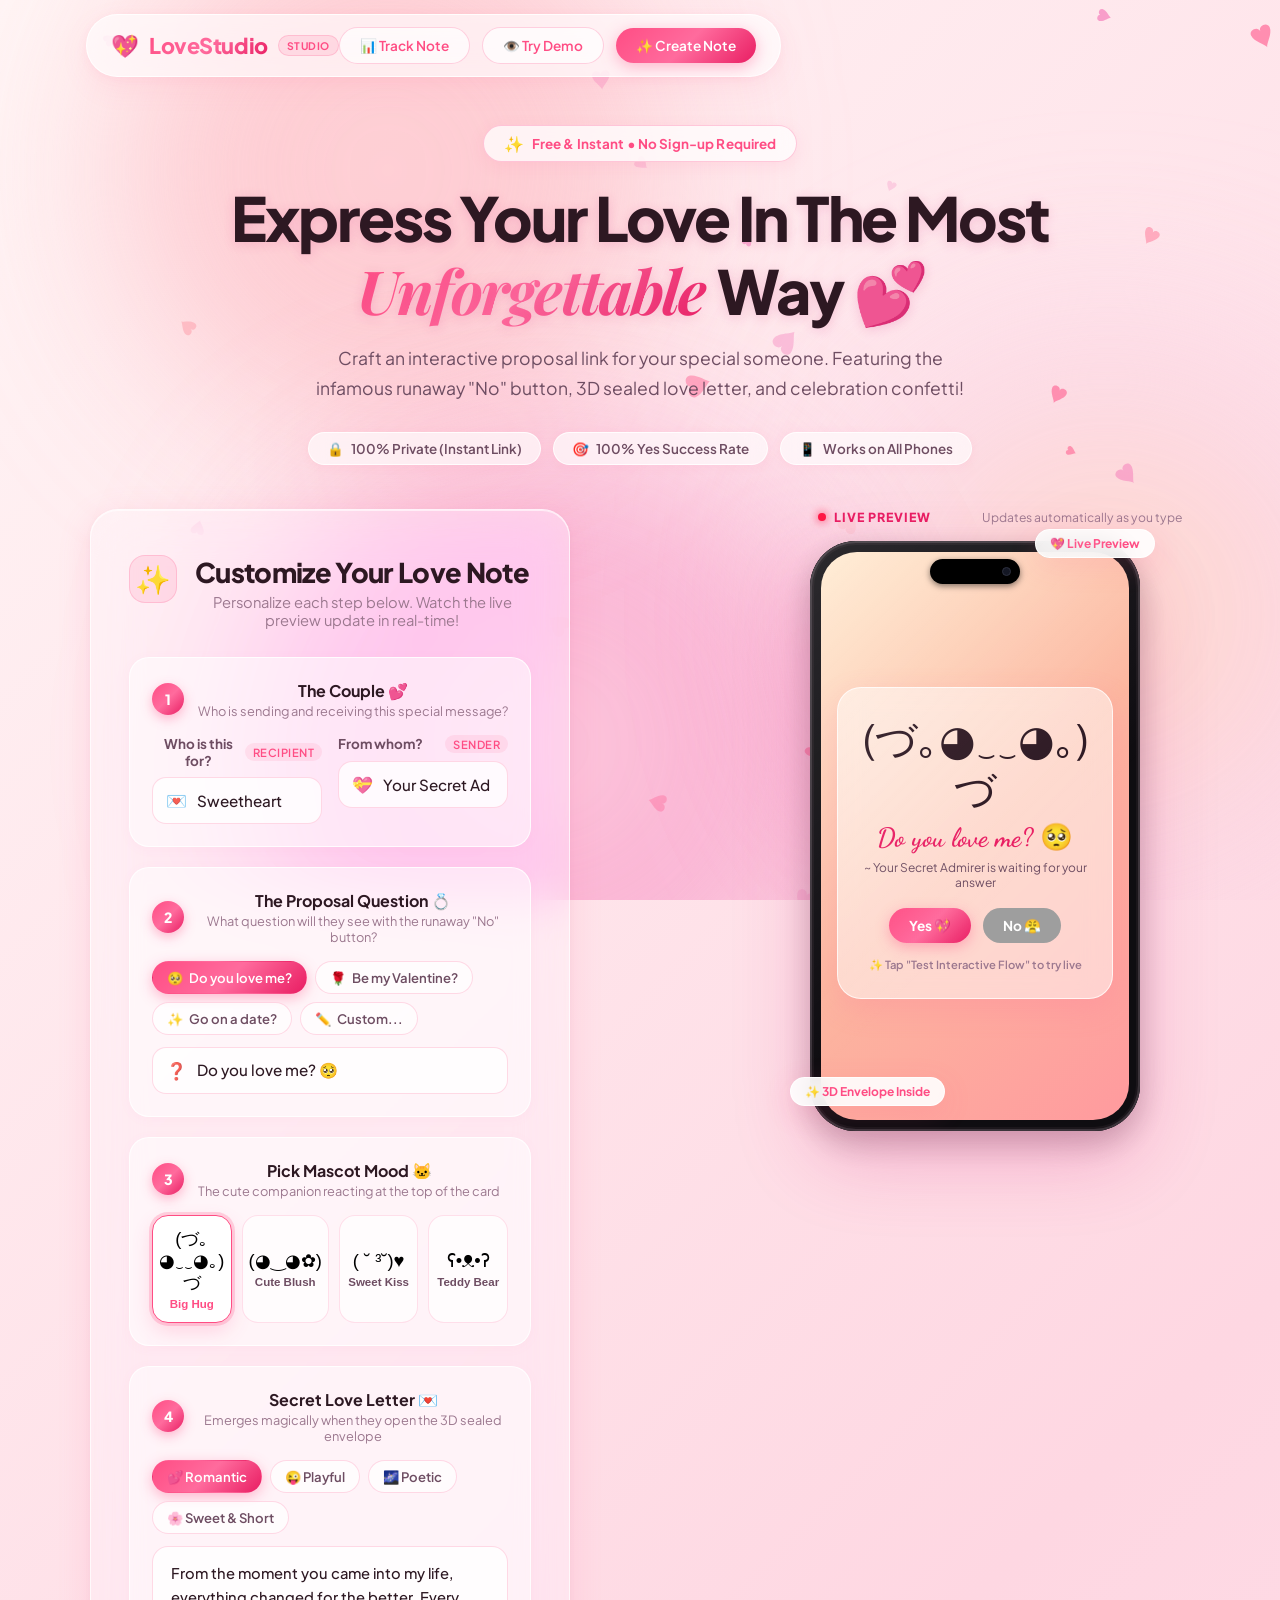
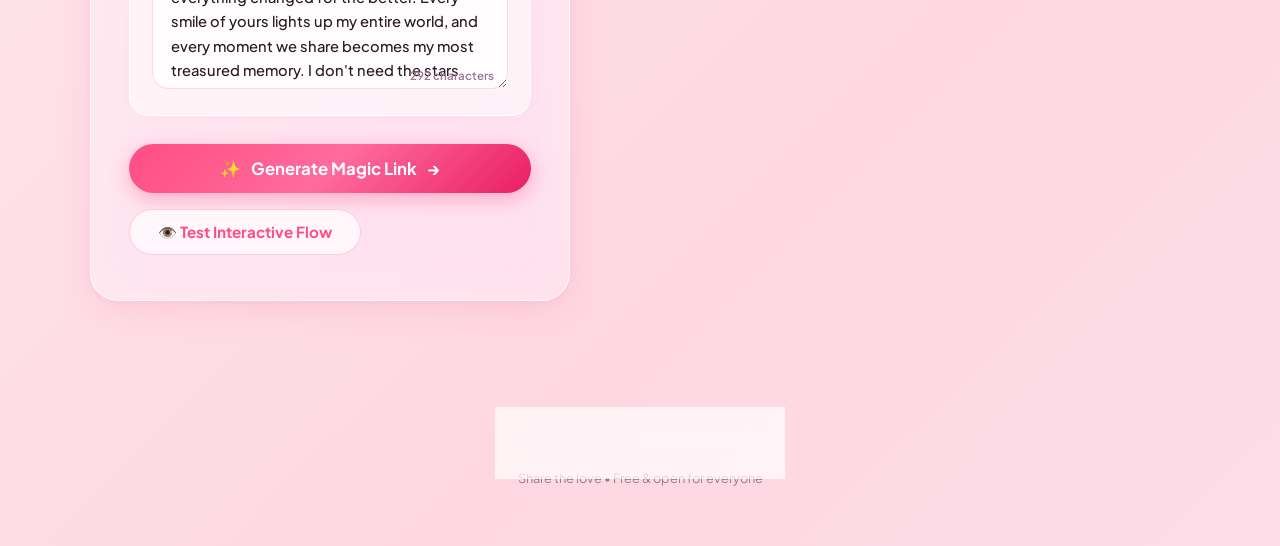
==== commit b2ead903: "feat(storage): implement 48-hour automated TTL cleanup via pg_cron, DB trigger, and RLS policies" ====
--- a/Expressing-love-main/index.html
+++ b/Expressing-love-main/index.html
@@ -385,6 +385,9 @@
         <div class="modal-content glass-card share-card">
             <h2 class="share-title">🎉 Your Magic Link is Ready!</h2>
             <p class="share-subtitle">Send this to your partner and watch their reaction 💕</p>
+            <div class="ttl-badge" style="display:inline-flex; align-items:center; gap:6px; font-size:0.78rem; font-weight:600; color:#ff4d84; background:rgba(255,77,132,0.1); border:1px solid rgba(255,77,132,0.25); border-radius:20px; padding:4px 12px; margin: 0 auto 14px auto;">
+                <span>⏳ Active for 48 Hours</span> • <span>Auto-cleans storage</span>
+            </div>
 
             <!-- Link Box -->
             <div class="link-box">
--- a/Expressing-love-main/style.css
+++ b/Expressing-love-main/style.css
@@ -1155,6 +1155,11 @@
   margin-top: 10px;
   pointer-events: auto;
   z-index: 10;
+  transition: min-height 0.3s cubic-bezier(0.16, 1, 0.3, 1);
+}
+
+.buttons-container.has-dodging {
+  min-height: 140px;
 }
 
 .btn {
@@ -1197,11 +1202,20 @@
   font-size: 1.1rem;
   border: 1px solid rgba(255, 255, 255, 0.8);
   box-shadow: 0 4px 12px rgba(0, 0, 0, 0.08);
-  transition: all 0.15s ease-out;
+  transition: all 0.2s cubic-bezier(0.16, 1, 0.3, 1);
 }
 
 .btn-no:hover {
   background: rgba(255, 255, 255, 0.9);
+}
+
+.btn-no.dodging {
+  position: absolute !important;
+  z-index: 20;
+  transition: left 0.22s cubic-bezier(0.16, 1, 0.3, 1),
+              top 0.22s cubic-bezier(0.16, 1, 0.3, 1),
+              transform 0.2s cubic-bezier(0.16, 1, 0.3, 1),
+              opacity 0.3s ease !important;
 }
 
 .btn-love {
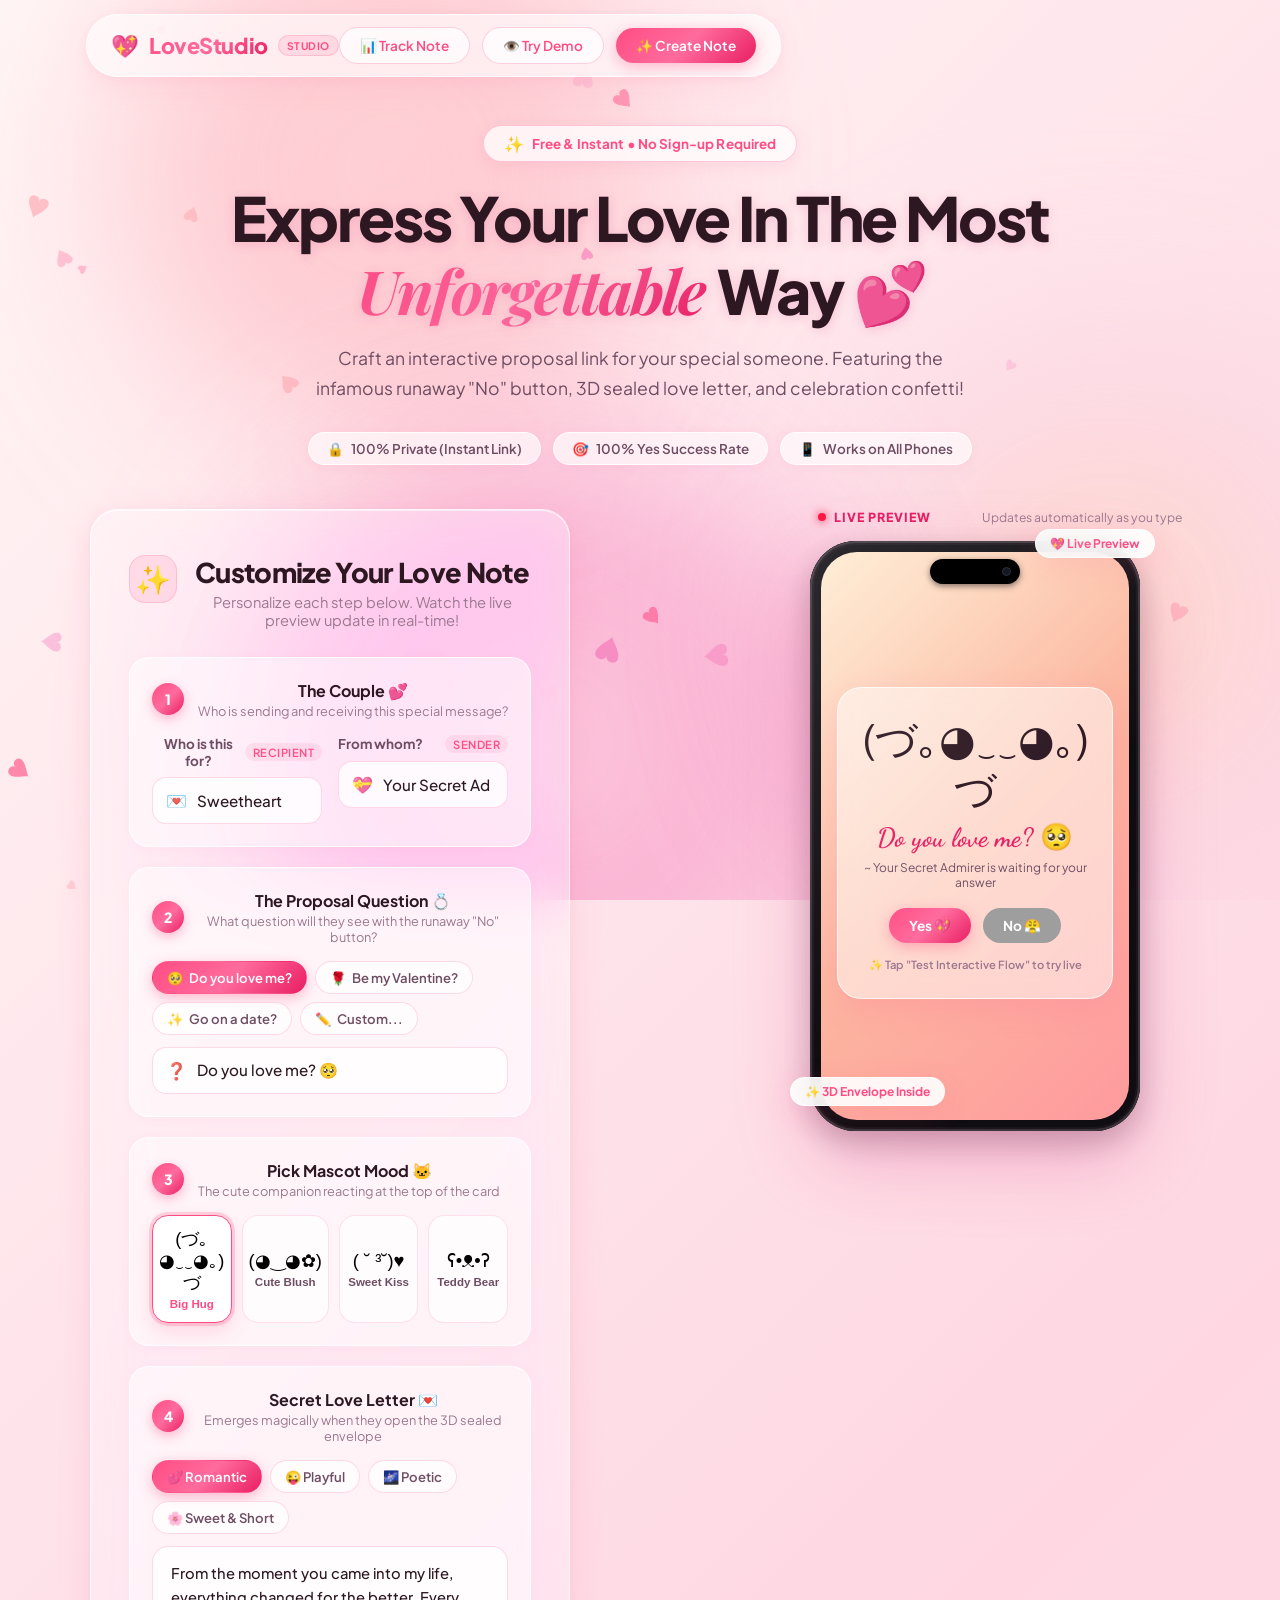
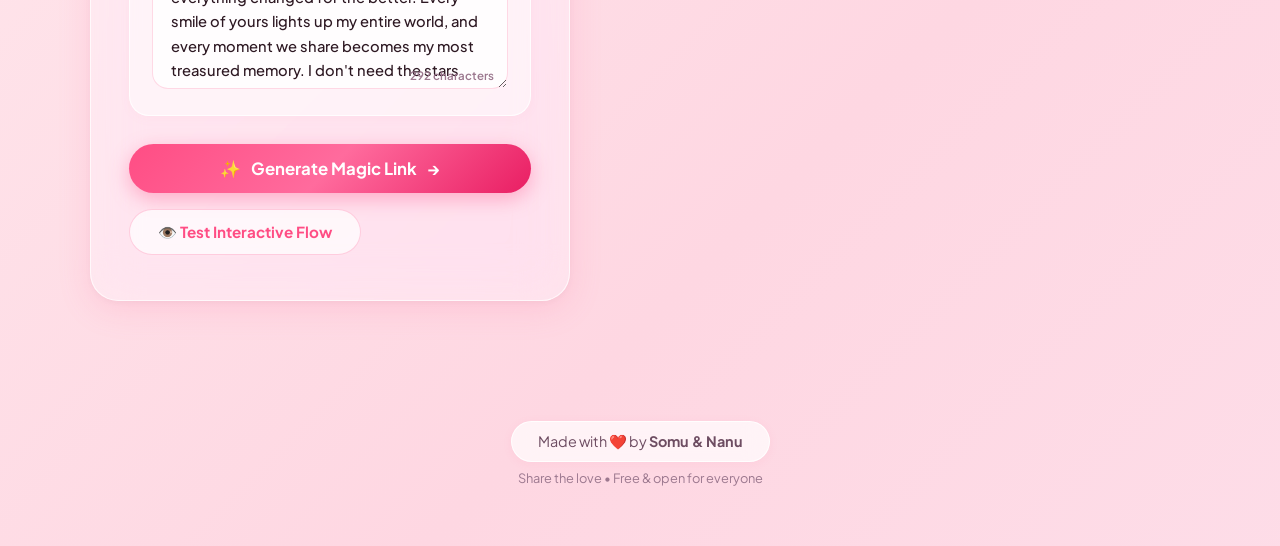
==== commit ae73dc39: "feat(ui): display Make your own love note after date planning instead of startover, remove persisten" ====
--- a/Expressing-love-main/index.html
+++ b/Expressing-love-main/index.html
@@ -362,14 +362,12 @@
                     </div>
                 </div>
                 <div id="date-result" class="date-result" style="display:none;"></div>
-                <button id="btn-restart" class="btn btn-love" style="display:none; margin-top: 20px;">Start Over 🔄</button>
-            </div>
-        </div>
-
-        <!-- Viral Call to Action Button for Partner -->
-        <button id="btn-viral-create" class="viral-create-btn" aria-label="Make your own love note">
-            ✨ Make your own love note
-        </button>
+                <div id="date-final-actions" class="date-final-actions" style="display:none;">
+                    <button id="btn-create-note-final" class="btn btn-love btn-final-cta">✨ Make your own love note</button>
+                    <button id="btn-restart" class="btn-restart-subtle">Start Over 🔄</button>
+                </div>
+            </div>
+        </div>
 
         <!-- Credit Footer -->
         <footer class="credit-footer">
--- a/Expressing-love-main/style.css
+++ b/Expressing-love-main/style.css
@@ -1533,29 +1533,61 @@
   animation: fadeInUp 0.4s ease;
 }
 
-/* ── Viral CTA Button ── */
-.viral-create-btn {
-  position: fixed;
-  bottom: 45px;
-  right: 22px;
-  z-index: 50;
+/* ── Date Final Actions (Make Your Own Love Note & Start Over) ── */
+.date-final-actions {
+  display: flex;
+  flex-direction: column;
+  align-items: center;
+  gap: 12px;
+  margin-top: 22px;
+  animation: fadeInUp 0.6s cubic-bezier(0.16, 1, 0.3, 1);
+}
+
+.btn-final-cta {
+  display: inline-flex;
+  align-items: center;
+  justify-content: center;
+  text-decoration: none;
   background: var(--primary-gradient);
   color: white;
-  font-family: var(--font-main);
-  font-size: 0.85rem;
+  padding: 14px 34px;
+  font-size: 1.08rem;
   font-weight: 700;
-  padding: 11px 22px;
   border-radius: 50px;
   border: none;
   cursor: pointer;
-  box-shadow: 0 6px 22px var(--primary-glow);
-  transition: all 0.3s ease;
-  user-select: none;
-}
-
-.viral-create-btn:hover {
-  transform: scale(1.06) translateY(-2px);
-  box-shadow: 0 8px 28px var(--primary-glow);
+  box-shadow: 0 8px 25px var(--primary-glow);
+  transform: scale(1);
+  transition: all 0.25s cubic-bezier(0.16, 1, 0.3, 1);
+}
+
+.btn-final-cta:hover {
+  transform: translateY(-2px) scale(1.05);
+  box-shadow: 0 12px 32px var(--primary-glow);
+}
+
+.btn-restart-subtle {
+  background: transparent;
+  border: none;
+  color: var(--text-secondary);
+  font-family: var(--font-main);
+  font-size: 0.88rem;
+  font-weight: 600;
+  cursor: pointer;
+  padding: 6px 16px;
+  border-radius: 20px;
+  transition: all 0.2s ease;
+  opacity: 0.75;
+}
+
+.btn-restart-subtle:hover {
+  opacity: 1;
+  color: var(--primary-pink-deep);
+  background: rgba(255, 77, 132, 0.08);
+}
+
+.viral-create-btn {
+  display: none !important;
 }
 
 /* ── Credit Footer on Experience Mode ── */
@@ -2080,13 +2112,6 @@
     font-size: 0.78rem;
   }
 
-  .viral-create-btn {
-    bottom: 50px;
-    right: 12px;
-    font-size: 0.78rem;
-    padding: 9px 18px;
-  }
-
   .credit-footer {
     bottom: 8px;
     font-size: 0.75rem;
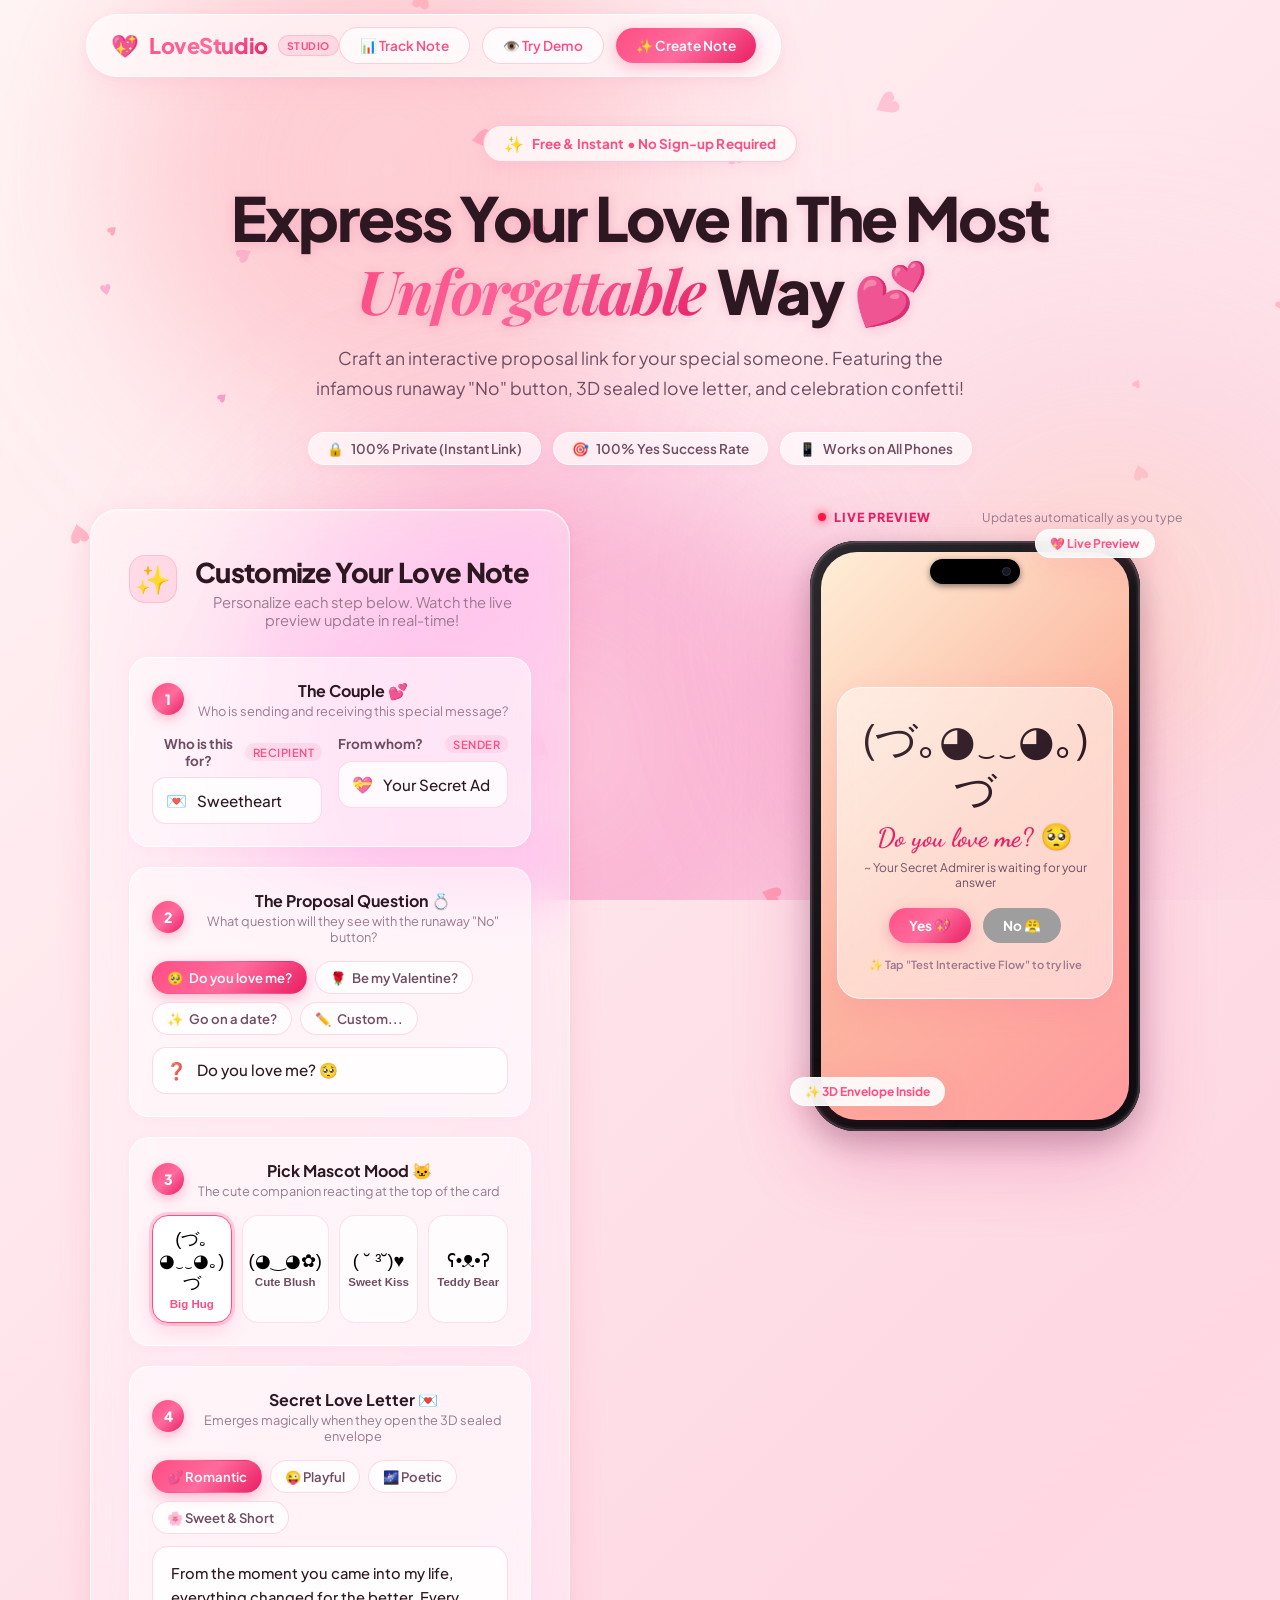
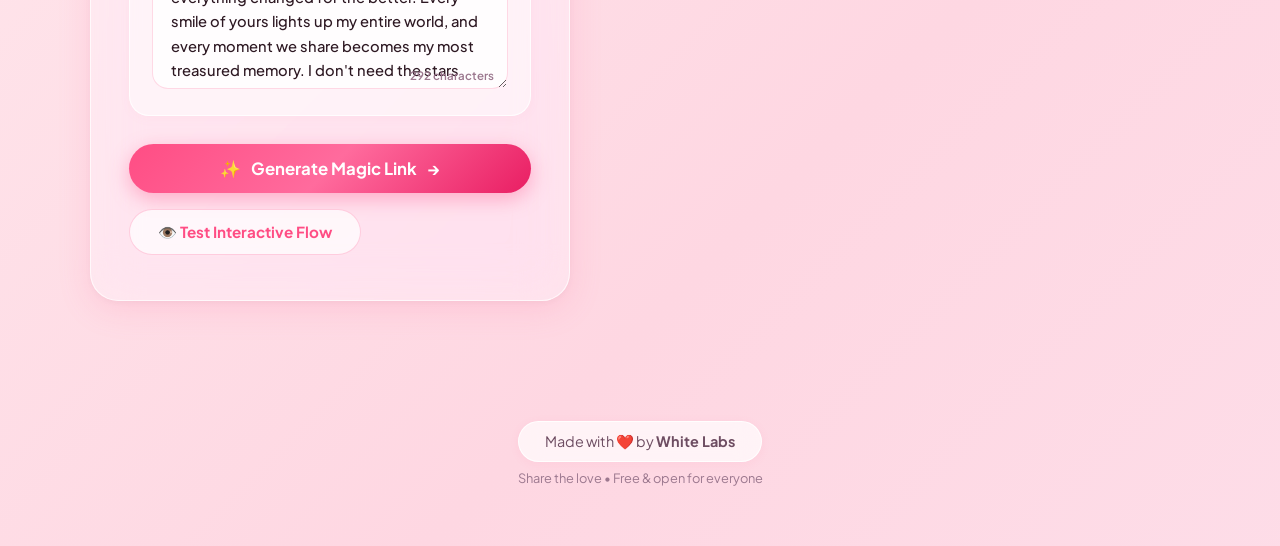
==== commit eee34da4: "docs: update footer credits to Made with love by White Labs" ====
--- a/Expressing-love-main/index.html
+++ b/Expressing-love-main/index.html
@@ -257,7 +257,7 @@
         <!-- Platform Footer -->
         <footer class="platform-footer">
             <div class="footer-credit-pill">
-                Made with <span class="credit-heart">❤️</span> by <strong>Somu & Nanu</strong>
+                Made with <span class="credit-heart">❤️</span> by <strong>White Labs</strong>
             </div>
             <p class="footer-sub">Share the love • Free & open for everyone</p>
         </footer>
@@ -371,7 +371,7 @@
 
         <!-- Credit Footer -->
         <footer class="credit-footer">
-            Made with <span class="credit-heart">❤️</span> by Somu & Nanu
+            Made with <span class="credit-heart">❤️</span> by White Labs
         </footer>
     </div>
 
--- a/Expressing-love-main/style.css
+++ b/Expressing-love-main/style.css
@@ -41,6 +41,7 @@
 
 html {
   scroll-behavior: smooth;
+  scroll-padding-top: 80px;
 }
 
 body {
@@ -53,6 +54,38 @@
   animation: gradient-shift 20s ease infinite;
   -webkit-font-smoothing: antialiased;
   -moz-osx-font-smoothing: grayscale;
+  -webkit-overflow-scrolling: touch;
+  overscroll-behavior-y: contain;
+}
+
+/* ── Soft Glassmorphism Scrollbars ── */
+::-webkit-scrollbar {
+  width: 9px;
+  height: 9px;
+}
+
+::-webkit-scrollbar-track {
+  background: rgba(255, 245, 247, 0.45);
+}
+
+::-webkit-scrollbar-thumb {
+  background: linear-gradient(180deg, rgba(255, 107, 157, 0.4), rgba(233, 30, 99, 0.4));
+  border-radius: 20px;
+  border: 2px solid rgba(255, 255, 255, 0.6);
+  background-clip: padding-box;
+  transition: all 0.3s ease;
+}
+
+::-webkit-scrollbar-thumb:hover {
+  background: linear-gradient(180deg, rgba(255, 77, 132, 0.75), rgba(233, 30, 99, 0.75));
+  border: 2px solid rgba(255, 255, 255, 0.85);
+  background-clip: padding-box;
+}
+
+/* Firefox soft scrollbar */
+* {
+  scrollbar-width: thin;
+  scrollbar-color: rgba(255, 107, 157, 0.45) rgba(255, 245, 247, 0.3);
 }
 
 @keyframes gradient-shift {
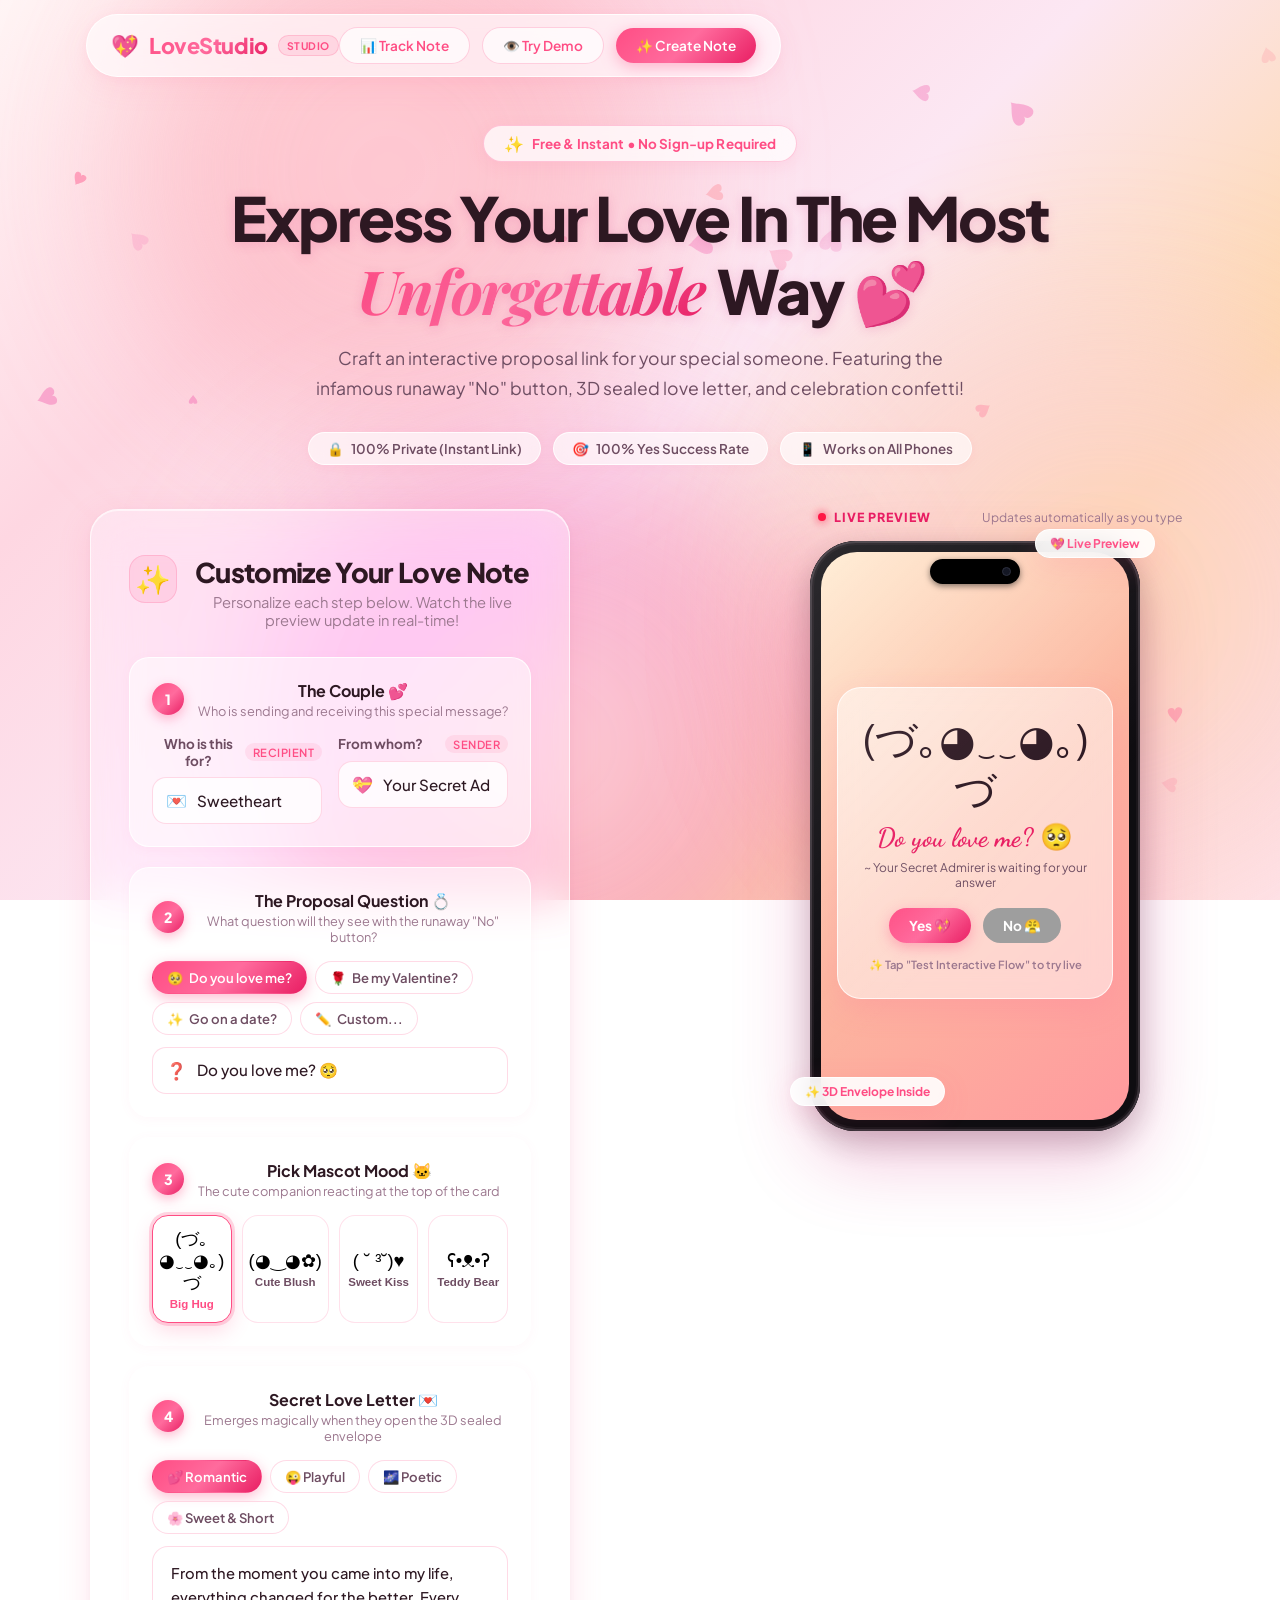
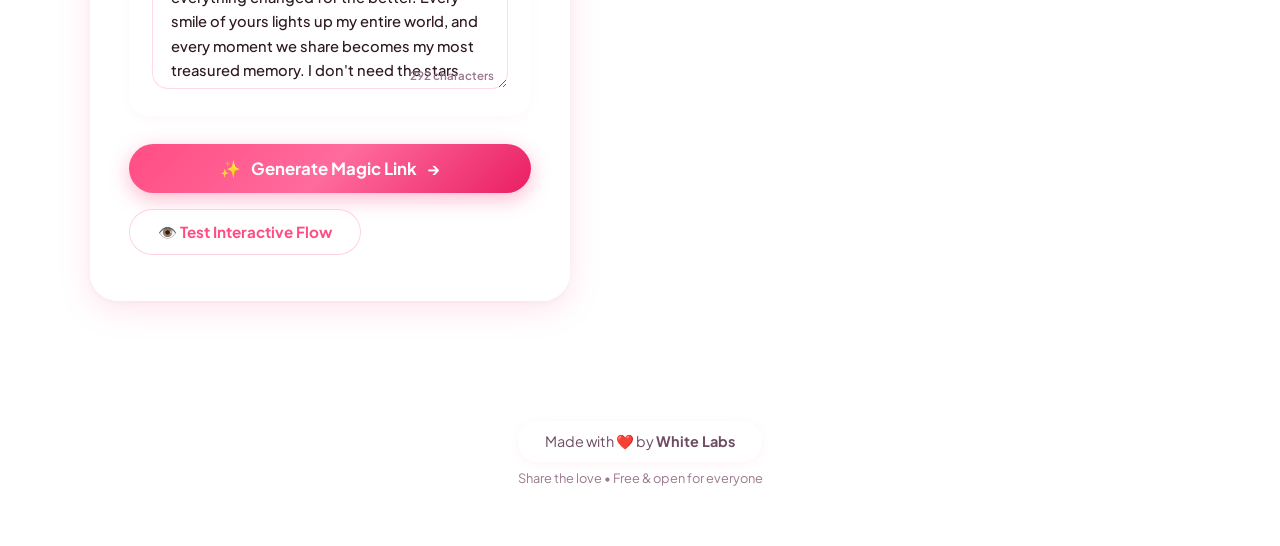
==== commit be04234d: "perf: compress font weights and eliminate mobile rendering lag" ====
--- a/Expressing-love-main/index.html
+++ b/Expressing-love-main/index.html
@@ -8,9 +8,11 @@
     <meta name="theme-color" content="#ff6b9d">
     <link rel="icon" href="data:image/svg+xml,<svg xmlns='http://www.w3.org/2000/svg' viewBox='0 0 100 100'><text y='.9em' font-size='90'>💖</text></svg>">
     
+    <link rel="dns-prefetch" href="https://fonts.googleapis.com">
+    <link rel="dns-prefetch" href="https://fonts.gstatic.com">
     <link rel="preconnect" href="https://fonts.googleapis.com">
     <link rel="preconnect" href="https://fonts.gstatic.com" crossorigin>
-    <link href="https://fonts.googleapis.com/css2?family=Dancing+Script:wght@700&family=Playfair+Display:ital,wght@1,600;1,700&family=Plus+Jakarta+Sans:wght@400;500;600;700;800&family=Poppins:wght@300;400;500;600;700&display=swap" rel="stylesheet">
+    <link href="https://fonts.googleapis.com/css2?family=Dancing+Script:wght@700&family=Playfair+Display:ital,wght@1,600&family=Plus+Jakarta+Sans:wght@400;600;700&display=swap" rel="stylesheet">
     
     <link rel="stylesheet" href="./style.css">
 </head>
--- a/Expressing-love-main/style.css
+++ b/Expressing-love-main/style.css
@@ -3,7 +3,7 @@
    ═══════════════════════════════════════════════════════════════ */
 
 :root {
-  --font-main: 'Plus Jakarta Sans', 'Poppins', -apple-system, BlinkMacSystemFont, sans-serif;
+  --font-main: 'Plus Jakarta Sans', -apple-system, BlinkMacSystemFont, 'Segoe UI', Roboto, sans-serif;
   --font-editorial: 'Playfair Display', Georgia, serif;
   --font-handwriting: 'Dancing Script', cursive;
 
@@ -50,12 +50,28 @@
   overflow-x: hidden;
   color: var(--text-primary);
   background: var(--bg-gradient);
-  background-size: 300% 300%;
-  animation: gradient-shift 20s ease infinite;
+  background-attachment: fixed;
   -webkit-font-smoothing: antialiased;
   -moz-osx-font-smoothing: grayscale;
   -webkit-overflow-scrolling: touch;
   overscroll-behavior-y: contain;
+}
+
+/* ── Snappy Mobile Touch Latency ── */
+button,
+a,
+input,
+select,
+textarea,
+.btn,
+.date-card,
+.nav-btn,
+.mobile-tab-btn,
+.envelope,
+.preset-chip,
+.mascot-chip {
+  touch-action: manipulation;
+  -webkit-tap-highlight-color: transparent;
 }
 
 /* ── Soft Glassmorphism Scrollbars ── */
@@ -111,9 +127,12 @@
 .aura-orb {
   position: absolute;
   border-radius: 50%;
-  filter: blur(90px);
-  opacity: 0.6;
+  filter: blur(80px);
+  opacity: 0.55;
   mix-blend-mode: multiply;
+  will-change: transform;
+  transform: translateZ(0);
+  backface-visibility: hidden;
   animation: aura-float 18s ease-in-out infinite alternate;
 }
 
@@ -2336,3 +2355,53 @@
   }
 }
 
+/* ═══════════════════════════════════════════════════════════════
+   ⚡ MOBILE PERFORMANCE & GPU OPTIMIZATION ENGINE
+   ═══════════════════════════════════════════════════════════════ */
+@media (max-width: 768px) {
+  /* 1. Stop heavy continuous aura-float animation & high-radius Gaussian blur on mobile */
+  .aura-orb {
+    animation: none !important;
+    filter: blur(35px) !important;
+    mix-blend-mode: normal !important;
+    opacity: 0.35 !important;
+    will-change: auto !important;
+  }
+
+  /* 2. Lighten backdrop-filter shader overhead on mobile cards for 60-120fps scrolling */
+  .glass-card,
+  .creator-card,
+  .bento-step-card,
+  .top-nav,
+  .modal-card,
+  .preview-phone-frame {
+    backdrop-filter: blur(8px) !important;
+    -webkit-backdrop-filter: blur(8px) !important;
+    background: rgba(255, 255, 255, 0.92) !important;
+  }
+
+  .bento-input {
+    backdrop-filter: none !important;
+    -webkit-backdrop-filter: none !important;
+    background: rgba(255, 255, 255, 0.96) !important;
+  }
+
+  /* 3. Floating canvas GPU isolation */
+  #hearts-canvas,
+  #confetti-canvas {
+    transform: translateZ(0);
+    will-change: transform;
+  }
+}
+
+@media (prefers-reduced-motion: reduce) {
+  *,
+  *::before,
+  *::after {
+    animation-duration: 0.01ms !important;
+    animation-iteration-count: 1 !important;
+    transition-duration: 0.01ms !important;
+    scroll-behavior: auto !important;
+  }
+}
+
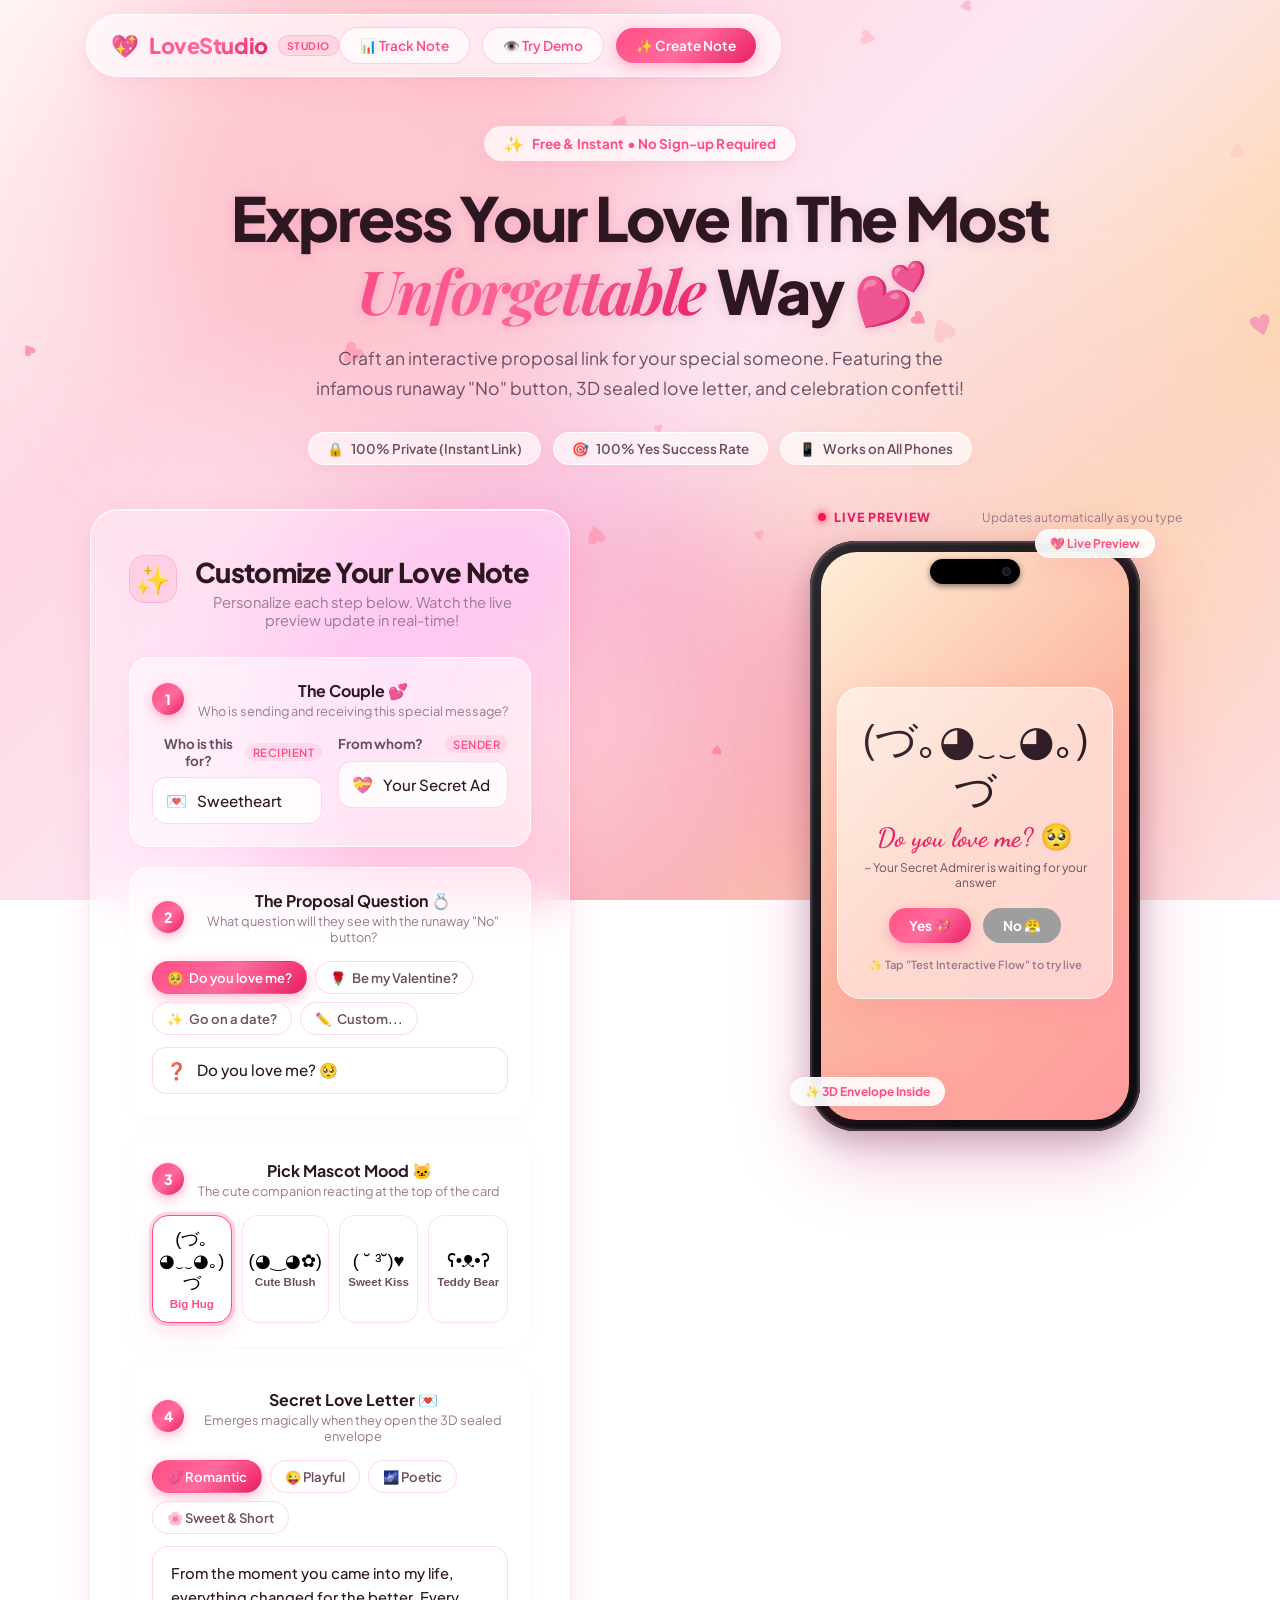
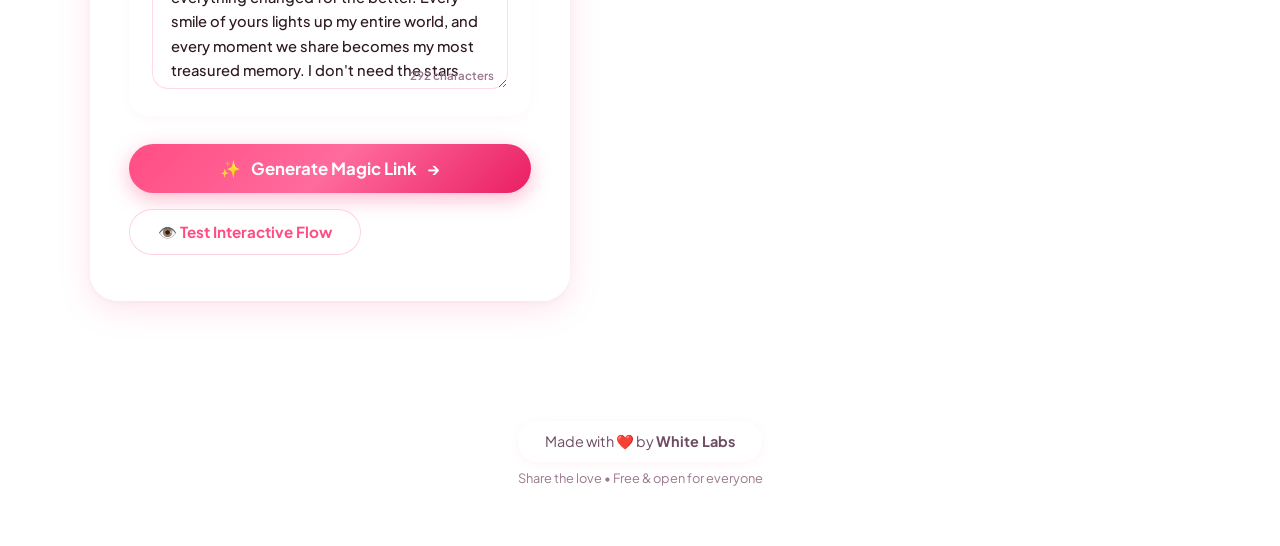
==== commit 97e8fa54: "feat: add mobile multi-step wizard customizer and preview flow" ====
--- a/Expressing-love-main/index.html
+++ b/Expressing-love-main/index.html
@@ -72,10 +72,22 @@
             </div>
         </section>
 
-        <!-- Mobile View Switcher (Visible only on small screens) -->
-        <div class="mobile-view-tabs" id="mobile-view-tabs">
-            <button type="button" class="mobile-tab-btn active" id="tab-btn-customize">✏️ Customize Note</button>
-            <button type="button" class="mobile-tab-btn" id="tab-btn-preview">📱 Live Phone Preview</button>
+        <!-- Mobile Step Wizard Progress & Navigation Bar -->
+        <div class="mobile-wizard-container" id="mobile-wizard-container">
+            <div class="wizard-header-status">
+                <span class="wizard-step-tag" id="wizard-step-badge">Step 1 of 4</span>
+                <span class="wizard-step-title" id="wizard-step-label">The Couple 💕</span>
+            </div>
+            <div class="wizard-progress-track">
+                <div class="wizard-progress-bar" id="wizard-progress-bar" style="width: 25%;"></div>
+            </div>
+            <div class="wizard-pills" id="wizard-pills">
+                <button type="button" class="wizard-pill active" data-step-target="1">1. Couple</button>
+                <button type="button" class="wizard-pill" data-step-target="2">2. Question</button>
+                <button type="button" class="wizard-pill" data-step-target="3">3. Mascot</button>
+                <button type="button" class="wizard-pill" data-step-target="4">4. Letter</button>
+                <button type="button" class="wizard-pill pill-preview" data-step-target="preview">📱 Preview</button>
+            </div>
         </div>
 
         <!-- Studio Creator & Live Preview -->
@@ -92,7 +104,7 @@
                     </div>
 
                     <!-- Step 1: The Couple -->
-                    <div class="bento-step-card">
+                    <div class="bento-step-card active-step" data-step="1">
                         <div class="bento-step-header">
                             <span class="step-number">1</span>
                             <div class="step-info">
@@ -122,10 +134,16 @@
                                 </div>
                             </div>
                         </div>
+                        <div class="wizard-step-actions">
+                            <button type="button" class="btn btn-love btn-step-next" data-next-step="2">
+                                <span>Next: Choose Question 💍</span>
+                                <span class="btn-arrow">→</span>
+                            </button>
+                        </div>
                     </div>
 
                     <!-- Step 2: The Question -->
-                    <div class="bento-step-card">
+                    <div class="bento-step-card" data-step="2">
                         <div class="bento-step-header">
                             <span class="step-number">2</span>
                             <div class="step-info">
@@ -151,10 +169,19 @@
                             <span class="input-icon">❓</span>
                             <input type="text" id="studio-question" class="studio-input" placeholder="Type your custom question..." value="Do you love me? 🥺">
                         </div>
+                        <div class="wizard-step-actions">
+                            <button type="button" class="btn btn-secondary btn-step-prev" data-prev-step="1">
+                                <span>← Back</span>
+                            </button>
+                            <button type="button" class="btn btn-love btn-step-next" data-next-step="3">
+                                <span>Next: Mascot Mood 🐱</span>
+                                <span class="btn-arrow">→</span>
+                            </button>
+                        </div>
                     </div>
 
                     <!-- Step 3: Mascot Selector -->
-                    <div class="bento-step-card">
+                    <div class="bento-step-card" data-step="3">
                         <div class="bento-step-header">
                             <span class="step-number">3</span>
                             <span class="step-info">
@@ -180,10 +207,19 @@
                                 <span class="mascot-label">Teddy Bear</span>
                             </button>
                         </div>
+                        <div class="wizard-step-actions">
+                            <button type="button" class="btn btn-secondary btn-step-prev" data-prev-step="2">
+                                <span>← Back</span>
+                            </button>
+                            <button type="button" class="btn btn-love btn-step-next" data-next-step="4">
+                                <span>Next: Love Letter 💌</span>
+                                <span class="btn-arrow">→</span>
+                            </button>
+                        </div>
                     </div>
 
                     <!-- Step 4: Secret Love Letter -->
-                    <div class="bento-step-card">
+                    <div class="bento-step-card" data-step="4">
                         <div class="bento-step-header">
                             <span class="step-number">4</span>
                             <div class="step-info">
@@ -200,6 +236,15 @@
                         <div class="textarea-wrapper">
                             <textarea id="studio-letter" class="studio-textarea" rows="4" placeholder="Write your heartfelt message here...">From the moment you came into my life, everything changed for the better. Every smile of yours lights up my entire world, and every moment we share becomes my most treasured memory. I don't need the stars when I have the sparkle in your eyes. You are my today, my tomorrow, and my forever. 💕</textarea>
                             <div class="char-count" id="letter-char-count">294 characters</div>
+                        </div>
+                        <div class="wizard-step-actions">
+                            <button type="button" class="btn btn-secondary btn-step-prev" data-prev-step="3">
+                                <span>← Back</span>
+                            </button>
+                            <button type="button" class="btn btn-love btn-step-next btn-finish-steps" data-next-step="preview">
+                                <span>📱 See Live Preview</span>
+                                <span class="btn-arrow">→</span>
+                            </button>
                         </div>
                     </div>
 
@@ -252,6 +297,23 @@
                             </div>
                         </div>
                     </div>
+
+                    <!-- Mobile Preview Actions -->
+                    <div class="mobile-preview-actions" id="mobile-preview-actions">
+                        <button id="btn-mobile-generate" class="btn btn-love btn-large btn-preview-generate">
+                            <span class="btn-sparkle">✨</span>
+                            <span>Generate Magic Link</span>
+                            <span class="btn-arrow">→</span>
+                        </button>
+                        <div class="preview-actions-row">
+                            <button type="button" id="btn-mobile-edit" class="btn btn-secondary btn-preview-edit">
+                                <span>✏️ Edit Note</span>
+                            </button>
+                            <button type="button" id="btn-mobile-test" class="btn btn-secondary btn-preview-test">
+                                <span>👁️ Test Live Flow</span>
+                            </button>
+                        </div>
+                    </div>
                 </div>
             </div>
         </section>
--- a/Expressing-love-main/style.css
+++ b/Expressing-love-main/style.css
@@ -1807,13 +1807,37 @@
   gap: 14px;
 }
 
+/* ── Mobile Wizard (Default Desktop: Hidden) ── */
+.mobile-wizard-container {
+  display: none;
+}
+
+.wizard-step-actions {
+  display: none;
+}
+
+.mobile-preview-actions {
+  display: none;
+}
+
+@keyframes stepFadeIn {
+  from {
+    opacity: 0;
+    transform: translateY(10px) scale(0.99);
+  }
+  to {
+    opacity: 1;
+    transform: translateY(0) scale(1);
+  }
+}
+
 /* ═══════════════════════════════════════════════════════════════
    RESPONSIVE OVERRIDES
    ═══════════════════════════════════════════════════════════════ */
 @media (max-width: 960px) {
   .studio-grid {
     grid-template-columns: 1fr;
-    gap: 32px;
+    gap: 24px;
   }
 
   .preview-column {
@@ -1823,23 +1847,181 @@
     max-width: 440px;
   }
 
-  .mobile-view-tabs {
-    display: flex;
-  }
-
-  /* Support mobile tab switcher */
-  .studio-section.show-preview .creator-card {
-    display: none;
-  }
-
-  .studio-section.show-preview .preview-column {
+  /* ── Mobile Wizard Header ── */
+  .mobile-wizard-container {
     display: flex;
     flex-direction: column;
+    gap: 10px;
+    margin: 0 auto 20px auto;
+    width: 100%;
+    max-width: 580px;
+    padding: 0 4px;
+  }
+
+  .wizard-header-status {
+    display: flex;
+    justify-content: space-between;
     align-items: center;
+    padding: 0 4px;
+  }
+
+  .wizard-step-tag {
+    font-size: 0.76rem;
+    font-weight: 800;
+    text-transform: uppercase;
+    letter-spacing: 0.05em;
+    color: var(--primary-pink);
+    background: rgba(255, 107, 157, 0.12);
+    padding: 4px 10px;
+    border-radius: 20px;
+    border: 1px solid rgba(255, 107, 157, 0.2);
+  }
+
+  .wizard-step-title {
+    font-size: 0.95rem;
+    font-weight: 700;
+    color: var(--text-primary);
+  }
+
+  .wizard-progress-track {
+    width: 100%;
+    height: 7px;
+    background: rgba(255, 107, 157, 0.15);
+    border-radius: 10px;
+    overflow: hidden;
+  }
+
+  .wizard-progress-bar {
+    height: 100%;
+    background: var(--primary-gradient);
+    border-radius: 10px;
+    transition: width 0.35s cubic-bezier(0.16, 1, 0.3, 1);
+  }
+
+  .wizard-pills {
+    display: flex;
+    gap: 6px;
+    overflow-x: auto;
+    padding: 4px 2px;
+    -webkit-overflow-scrolling: touch;
+    scrollbar-width: none;
+  }
+
+  .wizard-pills::-webkit-scrollbar {
+    display: none;
+  }
+
+  .wizard-pill {
+    flex-shrink: 0;
+    font-size: 0.78rem;
+    font-weight: 600;
+    padding: 6px 13px;
+    border-radius: 20px;
+    background: rgba(255, 255, 255, 0.85);
+    border: 1px solid rgba(255, 107, 157, 0.22);
+    color: var(--text-secondary);
+    cursor: pointer;
+    transition: all 0.2s ease;
+    white-space: nowrap;
+    touch-action: manipulation;
+  }
+
+  .wizard-pill:hover,
+  .wizard-pill.active {
+    background: var(--primary-gradient);
+    color: white;
+    border-color: transparent;
+    box-shadow: 0 2px 10px rgba(255, 77, 132, 0.35);
+  }
+
+  .wizard-pill.pill-preview {
+    border-style: dashed;
+    border-color: rgba(255, 77, 132, 0.45);
+  }
+
+  /* ── Mobile Step Filtering: Only show active step on mobile ── */
+  .creator-card .bento-step-card:not(.active-step) {
+    display: none !important;
+  }
+
+  .creator-card .bento-step-card.active-step {
+    display: block !important;
+    animation: stepFadeIn 0.3s cubic-bezier(0.16, 1, 0.3, 1);
+  }
+
+  .creator-card .creator-actions {
+    display: none !important; /* Managed by wizard next/preview buttons */
+  }
+
+  /* ── Mobile Wizard Navigation Buttons ── */
+  .wizard-step-actions {
+    display: flex;
+    gap: 10px;
+    margin-top: 24px;
+    padding-top: 16px;
+    border-top: 1px dashed rgba(255, 107, 157, 0.2);
+    align-items: center;
+    justify-content: flex-end;
+  }
+
+  .wizard-step-actions .btn-step-next {
+    flex: 1;
+    justify-content: center;
+    padding: 13px 18px;
+    font-size: 0.95rem;
+  }
+
+  .wizard-step-actions .btn-step-prev {
+    min-width: 88px;
+    justify-content: center;
+    padding: 13px 16px;
+    font-size: 0.9rem;
+  }
+
+  /* ── Mobile Preview Screen Actions ── */
+  .mobile-preview-actions {
+    display: flex;
+    flex-direction: column;
+    gap: 10px;
+    margin-top: 20px;
+    width: 100%;
+    animation: stepFadeIn 0.35s ease;
+  }
+
+  .btn-preview-generate {
+    width: 100%;
+    justify-content: center;
+    padding: 15px 20px;
+    font-size: 1.05rem;
+  }
+
+  .preview-actions-row {
+    display: flex;
+    gap: 10px;
+    width: 100%;
+  }
+
+  .preview-actions-row .btn {
+    flex: 1;
+    justify-content: center;
+    padding: 11px 14px;
+    font-size: 0.88rem;
+  }
+
+  /* Support mobile preview switcher */
+  .studio-section.show-preview .creator-card {
+    display: none !important;
+  }
+
+  .studio-section.show-preview .preview-column {
+    display: flex !important;
+    flex-direction: column;
+    align-items: center;
+    animation: stepFadeIn 0.35s ease;
   }
 
   .studio-section:not(.show-preview) .preview-column {
-    display: none;
+    display: none !important;
   }
 }
 
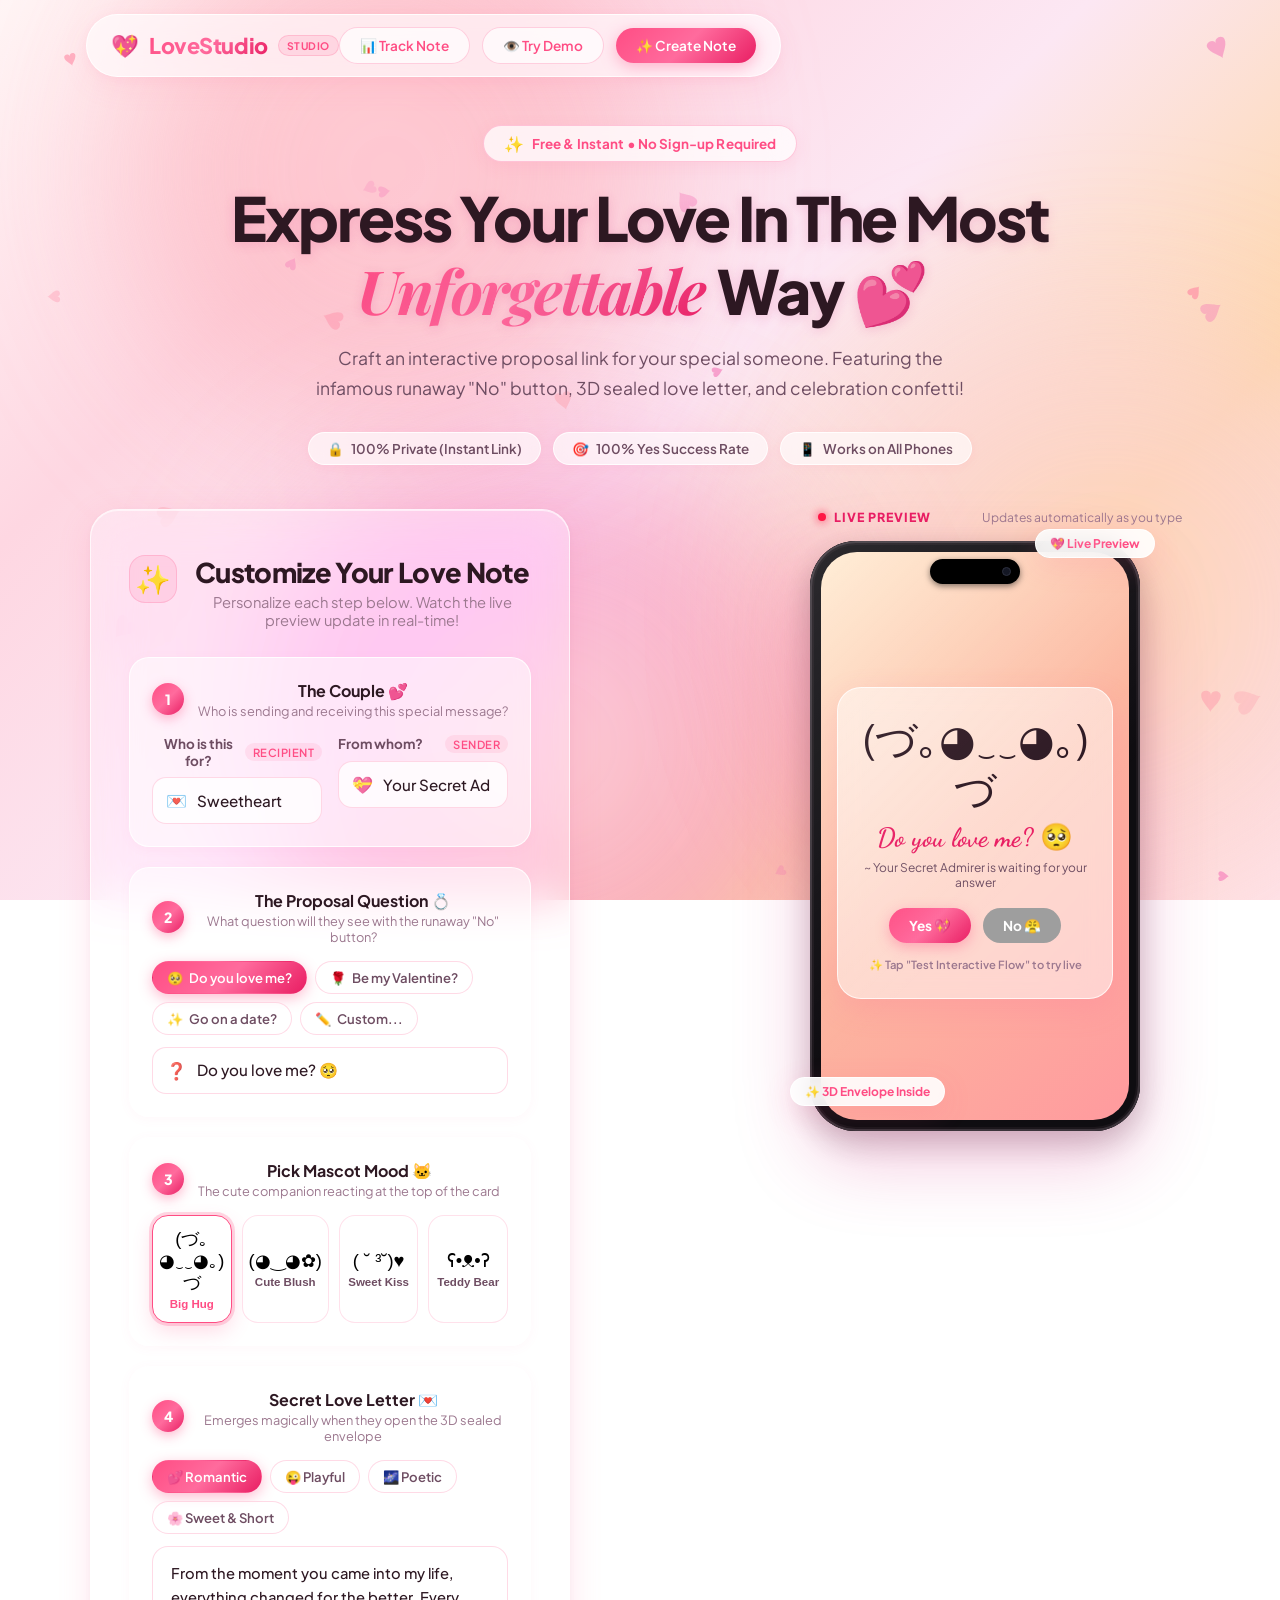
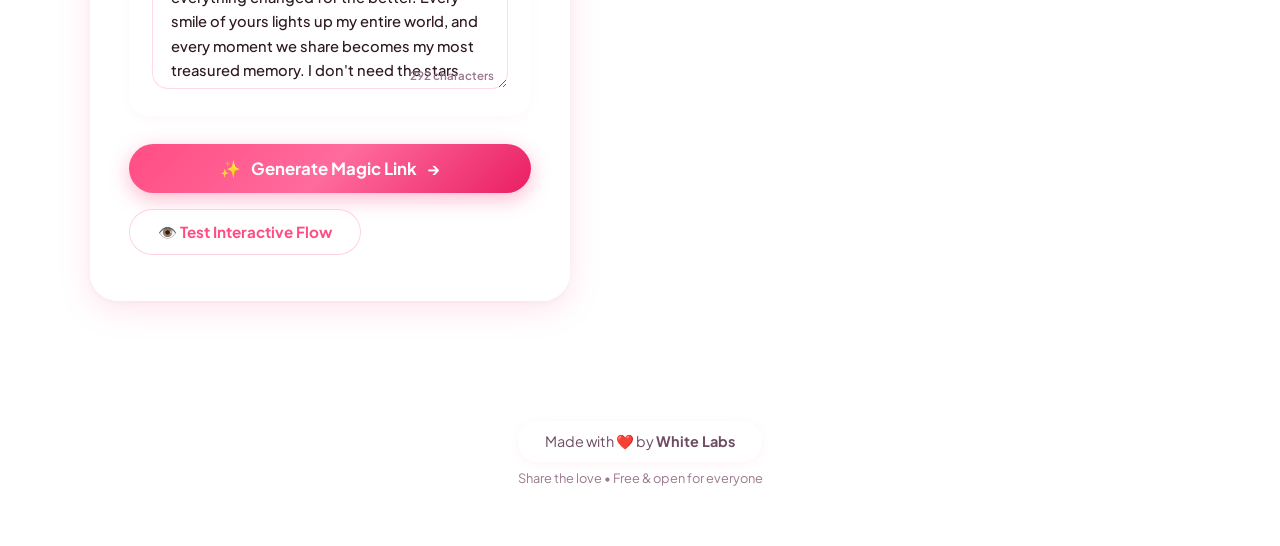
==== commit c0dd0406: "fix(modal): redesign share modal layout and fix copy button overflow on mobile" ====
--- a/Expressing-love-main/index.html
+++ b/Expressing-love-main/index.html
@@ -445,43 +445,63 @@
     <div id="share-modal" class="modal" style="display:none;">
         <div class="modal-overlay" id="share-modal-overlay"></div>
         <div class="modal-content glass-card share-card">
-            <h2 class="share-title">🎉 Your Magic Link is Ready!</h2>
-            <p class="share-subtitle">Send this to your partner and watch their reaction 💕</p>
-            <div class="ttl-badge" style="display:inline-flex; align-items:center; gap:6px; font-size:0.78rem; font-weight:600; color:#ff4d84; background:rgba(255,77,132,0.1); border:1px solid rgba(255,77,132,0.25); border-radius:20px; padding:4px 12px; margin: 0 auto 14px auto;">
-                <span>⏳ Active for 48 Hours</span> • <span>Auto-cleans storage</span>
-            </div>
-
-            <!-- Link Box -->
+            <!-- Close Icon -->
+            <button type="button" id="btn-close-share-x" class="modal-close-icon" aria-label="Close modal">✕</button>
+
+            <!-- Header -->
+            <div class="share-modal-header">
+                <div class="share-ready-pill"><span>✨</span> Link Ready</div>
+                <h2 class="share-title">Your Magic Link is Ready!</h2>
+                <p class="share-subtitle">Send this to your partner and watch their reaction 💕</p>
+                <div class="ttl-badge">
+                    <span>⏳ Active for 48 Hours</span>
+                    <span class="ttl-dot">•</span>
+                    <span>Auto-cleans storage</span>
+                </div>
+            </div>
+
+            <!-- Integrated Capsule Link Box -->
             <div class="link-box">
-                <input type="text" readonly id="share-link-input" class="input-field share-input" aria-label="Your magic link">
-                <button id="btn-copy-magic" class="btn btn-love btn-copy">Copy Link 📋</button>
+                <span class="link-box-icon">🔗</span>
+                <input type="text" readonly id="share-link-input" class="share-input" aria-label="Your magic link">
+                <button type="button" id="btn-copy-magic" class="btn btn-love btn-copy">
+                    <span class="copy-text">Copy Link</span>
+                    <span class="copy-icon">📋</span>
+                </button>
             </div>
 
             <!-- WhatsApp Direct Share -->
             <a id="btn-share-whatsapp" href="#" target="_blank" rel="noopener noreferrer" class="btn btn-whatsapp">
-                <span class="wa-icon">💬</span> Share on WhatsApp
+                <span class="wa-icon">💬</span>
+                <span>Share on WhatsApp</span>
             </a>
 
-            <!-- Track Reaction Quick Link -->
-            <button id="btn-open-tracker-from-share" class="btn btn-tracker">
-                <span>📊 View Partner Response Tracker</span>
-            </button>
-
-            <!-- QR Code Section -->
+            <!-- Secondary Actions Row -->
+            <div class="share-actions-row">
+                <button type="button" id="btn-open-tracker-from-share" class="btn btn-secondary btn-share-action">
+                    <span>📊 Live Tracker</span>
+                </button>
+                <button type="button" id="btn-test-link" class="btn btn-secondary btn-share-action">
+                    <span>🚀 Test Note</span>
+                </button>
+            </div>
+
+            <!-- Compact QR Code Section -->
             <div class="qr-section">
                 <div class="qr-header">
-                    <span>💌 Or Download Romantic QR Card</span>
+                    <span>💌 Romantic QR Code Card</span>
                 </div>
                 <div class="qr-canvas-wrapper">
                     <canvas id="qr-canvas" width="200" height="200"></canvas>
                 </div>
-                <button id="btn-download-qr" class="btn btn-secondary btn-small">Download QR Card 📥</button>
-            </div>
-
-            <!-- Action buttons -->
-            <div class="modal-actions">
-                <button id="btn-test-link" class="btn btn-love btn-small">Open & Test Link 🚀</button>
-                <button id="btn-close-share" class="btn btn-secondary btn-small">Close</button>
+                <button type="button" id="btn-download-qr" class="btn btn-secondary btn-small btn-qr-download">
+                    <span>Download QR Card 📥</span>
+                </button>
+            </div>
+
+            <!-- Modal Bottom Footer -->
+            <div class="modal-actions-footer">
+                <button type="button" id="btn-close-share" class="btn btn-secondary btn-close-modal">Done</button>
             </div>
         </div>
     </div>
--- a/Expressing-love-main/style.css
+++ b/Expressing-love-main/style.css
@@ -1669,11 +1669,11 @@
   left: 0;
   width: 100%;
   height: 100%;
-  z-index: 100;
+  z-index: 200;
   display: flex;
   justify-content: center;
   align-items: center;
-  padding: 20px;
+  padding: 14px;
 }
 
 .modal-overlay {
@@ -1682,15 +1682,16 @@
   left: 0;
   width: 100%;
   height: 100%;
-  background: rgba(20, 10, 16, 0.5);
-  backdrop-filter: blur(12px);
-  -webkit-backdrop-filter: blur(12px);
+  background: rgba(20, 10, 16, 0.58);
+  backdrop-filter: blur(10px);
+  -webkit-backdrop-filter: blur(10px);
 }
 
 .modal-content {
   position: relative;
   z-index: 2;
-  animation: modal-pop 0.35s cubic-bezier(0.175, 0.885, 0.32, 1.275);
+  box-sizing: border-box;
+  animation: modal-pop 0.32s cubic-bezier(0.175, 0.885, 0.32, 1.25);
 }
 
 @keyframes modal-pop {
@@ -1704,47 +1705,169 @@
   }
 }
 
+.modal-close-icon {
+  position: absolute;
+  top: 14px;
+  right: 16px;
+  width: 32px;
+  height: 32px;
+  border-radius: 50%;
+  border: 1px solid rgba(255, 107, 157, 0.22);
+  background: rgba(255, 255, 255, 0.88);
+  color: var(--text-secondary);
+  font-size: 0.95rem;
+  font-weight: 700;
+  cursor: pointer;
+  display: flex;
+  align-items: center;
+  justify-content: center;
+  transition: all 0.2s ease;
+  z-index: 10;
+  touch-action: manipulation;
+}
+
+.modal-close-icon:hover {
+  background: rgba(255, 77, 132, 0.15);
+  color: var(--primary-pink);
+  transform: rotate(90deg);
+}
+
 .share-card {
-  max-width: 480px;
+  max-width: 440px;
+  width: 100%;
+  padding: 26px 20px;
+  border-radius: 26px;
+  background: rgba(255, 255, 255, 0.94);
+  backdrop-filter: blur(20px);
+  -webkit-backdrop-filter: blur(20px);
+  border: 1.5px solid rgba(255, 255, 255, 0.85);
+  box-shadow: 0 16px 50px rgba(255, 77, 132, 0.18), 0 4px 16px rgba(0, 0, 0, 0.06);
+  max-height: 90vh;
+  overflow-y: auto;
+  overscroll-behavior: contain;
+  -webkit-overflow-scrolling: touch;
+  box-sizing: border-box;
+  text-align: center;
+}
+
+.share-card::-webkit-scrollbar {
+  width: 5px;
+}
+.share-card::-webkit-scrollbar-thumb {
+  background: rgba(255, 107, 157, 0.3);
+  border-radius: 10px;
+}
+
+.share-ready-pill {
+  display: inline-flex;
+  align-items: center;
+  gap: 5px;
+  font-size: 0.72rem;
+  font-weight: 800;
+  text-transform: uppercase;
+  letter-spacing: 0.05em;
+  color: var(--primary-pink);
+  background: rgba(255, 107, 157, 0.12);
+  padding: 3px 10px;
+  border-radius: 20px;
+  margin-bottom: 8px;
 }
 
 .share-title {
-  font-size: 1.6rem;
+  font-size: 1.35rem;
   font-weight: 800;
   color: var(--text-primary);
-  margin-bottom: 6px;
+  margin-bottom: 4px;
+  line-height: 1.25;
 }
 
 .share-subtitle {
+  font-size: 0.84rem;
+  color: var(--text-muted);
+  margin-bottom: 10px;
+  line-height: 1.4;
+}
+
+.ttl-badge {
+  display: inline-flex;
+  align-items: center;
+  gap: 6px;
+  font-size: 0.74rem;
+  font-weight: 600;
+  color: #ff4d84;
+  background: rgba(255, 77, 132, 0.08);
+  border: 1px solid rgba(255, 77, 132, 0.2);
+  border-radius: 20px;
+  padding: 4px 12px;
+  margin: 0 auto 14px auto;
+}
+
+.ttl-dot {
+  opacity: 0.5;
+}
+
+/* ── Seamless Capsule Link Box ── */
+.link-box {
+  display: flex;
+  align-items: center;
+  gap: 6px;
+  background: rgba(255, 255, 255, 0.98);
+  border: 1.5px solid rgba(255, 107, 157, 0.32);
+  border-radius: 50px;
+  padding: 4px 5px 4px 12px;
+  margin-bottom: 12px;
+  box-shadow: 0 4px 14px rgba(255, 107, 157, 0.08);
+  width: 100%;
+  max-width: 100%;
+  box-sizing: border-box;
+  overflow: hidden;
+  transition: all 0.2s ease;
+}
+
+.link-box:focus-within {
+  border-color: var(--primary-pink);
+  box-shadow: 0 4px 18px rgba(255, 77, 132, 0.22);
+}
+
+.link-box-icon {
   font-size: 0.9rem;
-  color: var(--text-muted);
-  margin-bottom: 22px;
-}
-
-.link-box {
-  display: flex;
-  gap: 10px;
-  margin-bottom: 14px;
+  flex-shrink: 0;
+  opacity: 0.6;
 }
 
 .share-input {
-  flex: 1;
-  padding: 12px 16px;
-  border-radius: 14px;
-  border: 1.5px solid rgba(255, 107, 157, 0.3);
-  background: white;
+  flex: 1 1 0% !important;
+  min-width: 0 !important; /* CRITICAL FIX: prevents flex overflow */
+  width: 100%;
+  border: none !important;
+  background: transparent !important;
   font-family: var(--font-main);
-  font-size: 0.9rem;
+  font-size: 0.82rem;
+  font-weight: 500;
   color: var(--text-primary);
   outline: none;
+  padding: 8px 4px 8px 0 !important;
+  text-overflow: ellipsis;
+  white-space: nowrap;
+  overflow: hidden;
 }
 
 .btn-copy {
+  flex-shrink: 0;
   white-space: nowrap;
-  padding: 12px 22px;
-  font-size: 0.9rem;
-}
-
+  padding: 8px 16px !important;
+  font-size: 0.82rem !important;
+  font-weight: 700;
+  border-radius: 50px;
+  border: none;
+  cursor: pointer;
+  box-shadow: 0 3px 10px rgba(255, 77, 132, 0.28);
+  display: inline-flex;
+  align-items: center;
+  gap: 5px;
+}
+
+/* ── Primary & Secondary Share Actions ── */
 .btn-whatsapp {
   display: flex;
   align-items: center;
@@ -1755,50 +1878,96 @@
   text-decoration: none;
   font-weight: 700;
   font-size: 0.92rem;
-  padding: 13px 24px;
+  padding: 12px 20px;
   border-radius: 50px;
-  box-shadow: 0 4px 16px rgba(37, 211, 102, 0.35);
-  transition: all 0.25s ease;
-  margin-bottom: 22px;
+  box-shadow: 0 4px 14px rgba(37, 211, 102, 0.32);
+  transition: all 0.2s ease;
+  width: 100%;
+  box-sizing: border-box;
+  margin-bottom: 10px;
 }
 
 .btn-whatsapp:hover {
   background: #20bd5a;
   transform: translateY(-2px);
-  box-shadow: 0 6px 20px rgba(37, 211, 102, 0.45);
-}
-
+  box-shadow: 0 6px 18px rgba(37, 211, 102, 0.42);
+}
+
+.share-actions-row {
+  display: flex;
+  gap: 8px;
+  width: 100%;
+  margin-bottom: 14px;
+}
+
+.btn-share-action {
+  flex: 1;
+  justify-content: center;
+  padding: 10px 12px !important;
+  font-size: 0.82rem !important;
+  font-weight: 600;
+  border-radius: 50px;
+  background: rgba(255, 255, 255, 0.9);
+  border: 1px solid rgba(255, 107, 157, 0.25);
+  color: var(--text-primary);
+  white-space: nowrap;
+}
+
+.btn-share-action:hover {
+  background: white;
+  border-color: var(--primary-pink);
+  color: var(--primary-pink);
+}
+
+/* ── Romantic QR Code Section ── */
 .qr-section {
-  background: rgba(255, 255, 255, 0.55);
+  background: rgba(255, 245, 248, 0.7);
   border-radius: 20px;
-  padding: 18px;
-  margin-bottom: 22px;
-  border: 1px solid rgba(255, 255, 255, 0.85);
+  padding: 14px 12px;
+  margin-bottom: 12px;
+  border: 1px solid rgba(255, 107, 157, 0.18);
 }
 
 .qr-header {
-  font-size: 0.85rem;
+  font-size: 0.82rem;
   font-weight: 700;
   color: var(--text-secondary);
-  margin-bottom: 12px;
+  margin-bottom: 8px;
 }
 
 .qr-canvas-wrapper {
   display: flex;
   justify-content: center;
-  margin-bottom: 12px;
+  margin-bottom: 8px;
 }
 
 #qr-canvas {
   background: white;
-  padding: 10px;
-  border-radius: 16px;
-  box-shadow: 0 6px 20px rgba(255, 107, 157, 0.15);
-}
-
-.btn-small {
-  padding: 9px 20px !important;
+  padding: 8px;
+  border-radius: 14px;
+  box-shadow: 0 4px 16px rgba(255, 107, 157, 0.12);
+  width: 140px;
+  height: 140px;
+  max-width: 100%;
+}
+
+.btn-qr-download {
+  padding: 7px 16px !important;
+  font-size: 0.8rem !important;
+  border-radius: 50px;
+}
+
+.modal-actions-footer {
+  display: flex;
+  justify-content: center;
+  margin-top: 4px;
+}
+
+.btn-close-modal {
+  padding: 8px 24px !important;
   font-size: 0.85rem !important;
+  border-radius: 50px;
+  border: 1px solid rgba(255, 107, 157, 0.2);
 }
 
 .modal-actions {
